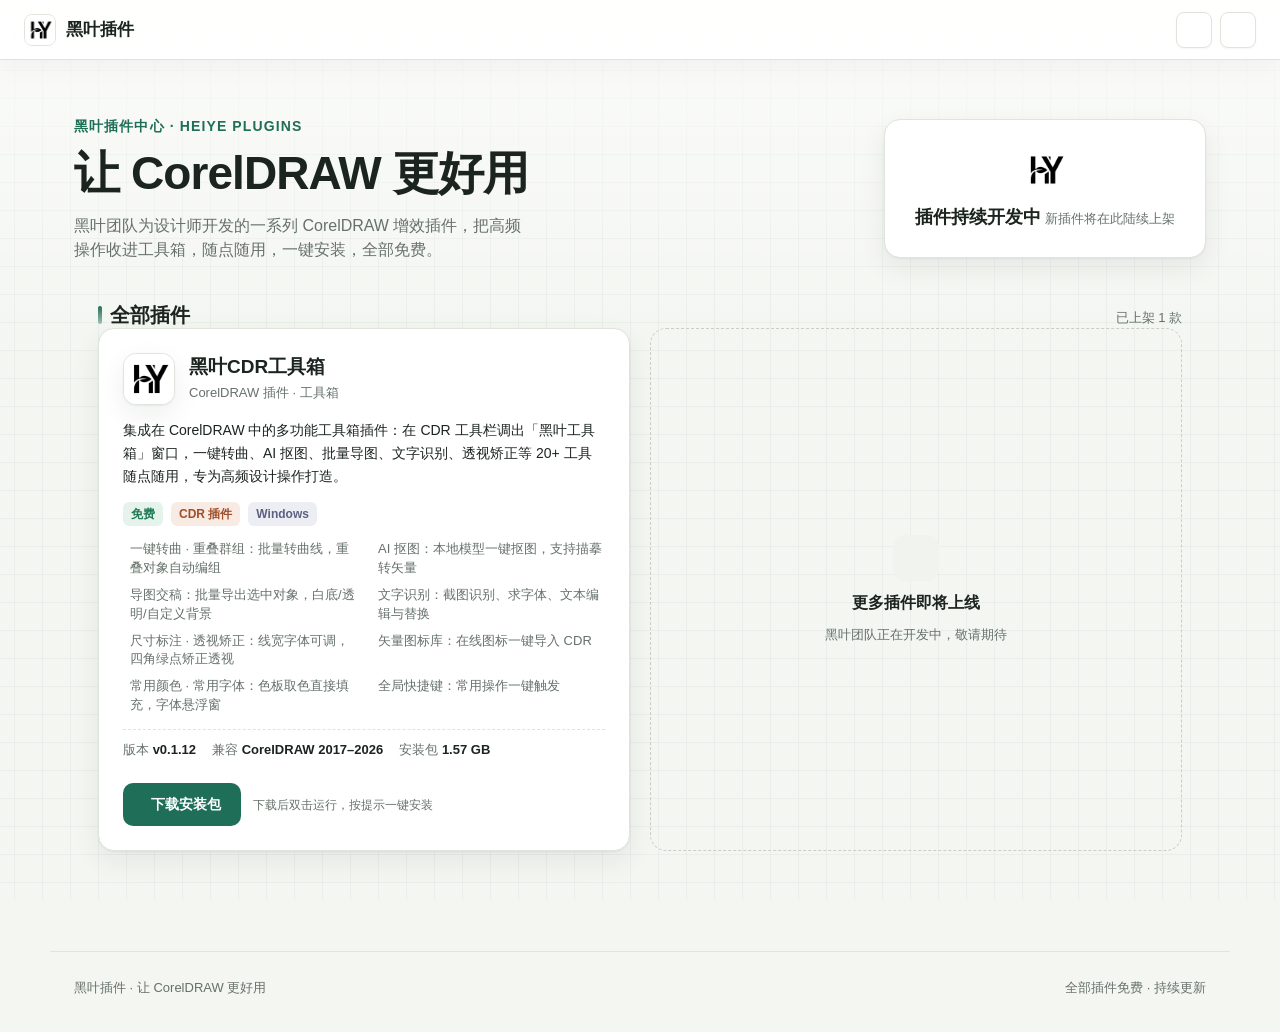
==== plugins.html @ d9d0df44 "更新 AI 工具数据至 232 款，新增黑叶插件中心页面与导航按钮" ====
<!doctype html>
<html lang="zh-CN">
<head>
  <meta charset="utf-8">
  <meta name="viewport" content="width=device-width, initial-scale=1">
  <title>黑叶插件 · 插件中心</title>
  <meta name="description" content="黑叶插件中心：黑叶CDR工具箱等 CorelDRAW 增效插件，一键安装，免费使用，持续更新。">
  <link rel="icon" type="image/png" href="heiye-logo.png">
  <link rel="stylesheet" href="styles.css">
  <style>
    .plugin-hero {
      display: grid;
      grid-template-columns: 1fr auto;
      gap: 32px;
      align-items: center;
      max-width: 1180px;
      margin: 0 auto;
      padding: 56px 24px 40px;
    }
    .plugin-hero-copy .eyebrow {
      color: var(--accent);
      font-weight: 600;
      letter-spacing: .08em;
      margin: 0 0 10px;
      font-size: 14px;
    }
    .plugin-hero-copy h1 {
      margin: 0 0 14px;
      font-size: clamp(30px, 4.5vw, 46px);
      line-height: 1.15;
      letter-spacing: -0.02em;
    }
    .plugin-hero-copy p.hero-sub {
      margin: 0;
      max-width: 52ch;
      color: var(--muted);
      font-size: 16px;
    }
    .plugin-hero-badge {
      display: flex;
      flex-direction: column;
      align-items: center;
      gap: 10px;
      padding: 26px 30px;
      border: 1px solid var(--border);
      border-radius: 16px;
      background: var(--surface);
      box-shadow: var(--shadow);
      text-align: center;
    }
    .plugin-hero-badge svg {
      width: 44px;
      height: 44px;
      color: var(--accent);
    }
    .plugin-hero-badge img {
      width: 48px;
      height: 48px;
      border-radius: 12px;
      object-fit: contain;
    }
    .plugin-hero-badge strong {
      font-size: 18px;
    }
    .plugin-hero-badge span {
      font-size: 13px;
      color: var(--muted);
    }
    .brand-mark {
      background: #fff;
      border: 1px solid var(--border);
      overflow: hidden;
      box-shadow: none;
    }
    .brand-mark img {
      width: 100%;
      height: 100%;
      object-fit: contain;
    }
    .plugin-grid {
      display: grid;
      grid-template-columns: repeat(2, minmax(0, 1fr));
      gap: 20px;
      max-width: 1180px;
      margin: 0 auto;
      padding: 0 24px 60px;
    }
    .plugin-card {
      display: flex;
      flex-direction: column;
      gap: 14px;
      padding: 24px;
      border: 1px solid var(--border);
      border-radius: 16px;
      background: var(--surface);
      box-shadow: var(--shadow);
      transition: box-shadow .2s ease, transform .2s ease;
    }
    .plugin-card:hover {
      box-shadow: var(--shadow-hover);
      transform: translateY(-2px);
    }
    .plugin-card-head {
      display: flex;
      align-items: center;
      gap: 14px;
    }
    .plugin-logo {
      display: flex;
      align-items: center;
      justify-content: center;
      width: 52px;
      height: 52px;
      border-radius: 13px;
      background: #fff;
      border: 1px solid var(--border);
      box-shadow: var(--shadow);
      flex: none;
      overflow: hidden;
    }
    .plugin-logo img {
      width: 100%;
      height: 100%;
      object-fit: contain;
    }
    .plugin-title-wrap h3 {
      margin: 0 0 4px;
      font-size: 19px;
      line-height: 1.3;
    }
    .plugin-title-wrap .plugin-category {
      font-size: 13px;
      color: var(--muted);
    }
    .plugin-desc {
      margin: 0;
      color: var(--text);
      font-size: 14px;
      line-height: 1.65;
    }
    .plugin-tags {
      display: flex;
      flex-wrap: wrap;
      gap: 8px;
    }
    .plugin-features {
      display: grid;
      grid-template-columns: repeat(2, minmax(0, 1fr));
      gap: 8px 14px;
      margin: 0;
      padding: 0;
      list-style: none;
    }
    .plugin-features li {
      display: flex;
      align-items: flex-start;
      gap: 7px;
      font-size: 13px;
      color: var(--muted);
      line-height: 1.45;
    }
    .plugin-features svg {
      width: 15px;
      height: 15px;
      color: var(--accent);
      flex: none;
      margin-top: 2px;
    }
    .plugin-meta {
      display: flex;
      flex-wrap: wrap;
      gap: 8px 16px;
      padding: 10px 0;
      border-top: 1px dashed var(--border);
      font-size: 13px;
      color: var(--muted);
    }
    .plugin-meta b {
      color: var(--text);
      font-weight: 600;
    }
    .plugin-actions {
      display: flex;
      align-items: center;
      gap: 12px;
      margin-top: auto;
    }
    .download-btn {
      display: inline-flex;
      align-items: center;
      gap: 8px;
      padding: 11px 20px;
      border-radius: 10px;
      background: var(--accent);
      color: #fff;
      font-size: 14px;
      font-weight: 600;
      text-decoration: none;
      transition: background .2s ease, transform .15s ease;
    }
    html[data-theme="dark"] .download-btn {
      color: #0d1512;
    }
    .download-btn:hover {
      background: var(--accent-text);
      transform: translateY(-1px);
    }
    .download-btn svg {
      width: 17px;
      height: 17px;
    }
    .download-note {
      font-size: 12px;
      color: var(--muted);
    }
    .plugin-card.placeholder {
      justify-content: center;
      align-items: center;
      min-height: 280px;
      border: 1.5px dashed var(--border-strong);
      background: transparent;
      box-shadow: none;
      text-align: center;
      gap: 10px;
    }
    .plugin-card.placeholder:hover {
      transform: none;
      box-shadow: none;
    }
    .placeholder-icon {
      display: flex;
      align-items: center;
      justify-content: center;
      width: 46px;
      height: 46px;
      border-radius: 12px;
      background: var(--surface-2);
      color: var(--muted);
    }
    .placeholder-icon svg {
      width: 22px;
      height: 22px;
    }
    .plugin-card.placeholder strong {
      font-size: 16px;
    }
    .plugin-card.placeholder span {
      font-size: 13px;
      color: var(--muted);
    }
    @media (max-width: 820px) {
      .plugin-hero {
        grid-template-columns: 1fr;
        padding: 40px 16px 28px;
      }
      .plugin-hero-badge {
        flex-direction: row;
        justify-content: center;
        gap: 12px;
        padding: 16px 20px;
      }
      .plugin-hero-badge svg {
        width: 30px;
        height: 30px;
      }
      .plugin-grid {
        grid-template-columns: 1fr;
        padding: 0 16px 48px;
      }
      .plugin-features {
        grid-template-columns: 1fr;
      }
    }
  </style>
</head>
<body>
  <header class="topbar">
    <a class="brand" href="plugins.html" aria-label="黑叶插件首页">
      <span class="brand-mark"><img src="heiye-logo.png" alt="黑叶插件"></span>
      <span class="brand-text">黑叶插件</span>
    </a>
    <div class="topbar-actions">
      <a class="icon-btn" href="index.html" aria-label="返回 AI 工具导航" title="返回 AI 工具导航">
        <i data-lucide="arrow-left"></i>
      </a>
      <button id="themeBtn" class="icon-btn" type="button" aria-label="切换深浅色模式" title="切换主题">
        <i data-lucide="moon"></i>
      </button>
    </div>
  </header>

  <main>
    <section class="plugin-hero" aria-label="黑叶插件中心介绍">
      <div class="plugin-hero-copy">
        <p class="eyebrow">黑叶插件中心 · HEIYE PLUGINS</p>
        <h1>让 CorelDRAW 更好用</h1>
        <p class="hero-sub">黑叶团队为设计师开发的一系列 CorelDRAW 增效插件，把高频操作收进工具箱，随点随用，一键安装，全部免费。</p>
      </div>
      <div class="plugin-hero-badge">
        <img src="heiye-logo.png" alt="黑叶插件">
        <div>
          <strong>插件持续开发中</strong>
          <span>新插件将在此陆续上架</span>
        </div>
      </div>
    </section>

    <section class="catalog-section" aria-label="全部插件">
      <div class="section-head" style="max-width:1180px;margin:0 auto;padding:0 24px;">
        <h2 id="catalogTitle">全部插件</h2>
        <span class="section-hint" id="resultCount">已上架 1 款</span>
      </div>
      <div class="plugin-grid">
        <!-- 黑叶CDR工具箱 -->
        <article class="plugin-card">
          <div class="plugin-card-head">
            <div class="plugin-logo"><img src="heiye-logo.png" alt="黑叶CDR工具箱"></div>
            <div class="plugin-title-wrap">
              <h3>黑叶CDR工具箱</h3>
              <div class="plugin-category">CorelDRAW 插件 · 工具箱</div>
            </div>
          </div>
          <p class="plugin-desc">集成在 CorelDRAW 中的多功能工具箱插件：在 CDR 工具栏调出「黑叶工具箱」窗口，一键转曲、AI 抠图、批量导图、文字识别、透视矫正等 20+ 工具随点随用，专为高频设计操作打造。</p>
          <div class="plugin-tags">
            <span class="tag free">免费</span>
            <span class="tag home">CDR 插件</span>
            <span class="tag global">Windows</span>
          </div>
          <ul class="plugin-features">
            <li><i data-lucide="check"></i>一键转曲 · 重叠群组：批量转曲线，重叠对象自动编组</li>
            <li><i data-lucide="check"></i>AI 抠图：本地模型一键抠图，支持描摹转矢量</li>
            <li><i data-lucide="check"></i>导图交稿：批量导出选中对象，白底/透明/自定义背景</li>
            <li><i data-lucide="check"></i>文字识别：截图识别、求字体、文本编辑与替换</li>
            <li><i data-lucide="check"></i>尺寸标注 · 透视矫正：线宽字体可调，四角绿点矫正透视</li>
            <li><i data-lucide="check"></i>矢量图标库：在线图标一键导入 CDR</li>
            <li><i data-lucide="check"></i>常用颜色 · 常用字体：色板取色直接填充，字体悬浮窗</li>
            <li><i data-lucide="check"></i>全局快捷键：常用操作一键触发</li>
          </ul>
          <div class="plugin-meta">
            <span>版本 <b>v0.1.12</b></span>
            <span>兼容 <b>CorelDRAW 2017–2026</b></span>
            <span>安装包 <b>1.57 GB</b></span>
          </div>
          <div class="plugin-actions">
            <a class="download-btn" href="downloads/黑叶插件一键安装.exe" download>
              <i data-lucide="download"></i>下载安装包
            </a>
            <span class="download-note">下载后双击运行，按提示一键安装</span>
          </div>
        </article>

        <!-- 预留位：更多插件 -->
        <article class="plugin-card placeholder" aria-label="更多插件即将上线">
          <div class="placeholder-icon"><i data-lucide="plus"></i></div>
          <strong>更多插件即将上线</strong>
          <span>黑叶团队正在开发中，敬请期待</span>
        </article>
      </div>
    </section>
  </main>

  <footer class="footer">
    <span>黑叶插件 · 让 CorelDRAW 更好用</span>
    <span class="footer-note">全部插件免费 · 持续更新</span>
  </footer>

  <script src="lucide.min.js"></script>
  <script>
    (function () {
      'use strict';
      var themeBtn = document.getElementById('themeBtn');

      function loadTheme() {
        var saved = null;
        try { saved = localStorage.getItem('ai-nav-theme'); } catch (e) { /* ignore */ }
        if (saved === 'light' || saved === 'dark') { return saved; }
        return window.matchMedia && window.matchMedia('(prefers-color-scheme: dark)').matches ? 'dark' : 'light';
      }

      var theme = loadTheme();

      function applyTheme() {
        document.documentElement.dataset.theme = theme;
        if (window.lucide) {
          themeBtn.innerHTML = theme === 'dark'
            ? '<i data-lucide="sun"></i>'
            : '<i data-lucide="moon"></i>';
          window.lucide.createIcons();
        }
      }

      themeBtn.addEventListener('click', function () {
        theme = theme === 'dark' ? 'light' : 'dark';
        try { localStorage.setItem('ai-nav-theme', theme); } catch (e) { /* ignore */ }
        applyTheme();
      });

      applyTheme();
      if (window.lucide) { window.lucide.createIcons(); }
    })();
  </script>
</body>
</html>
---- styles.css ----
:root {
  --bg: #f4f6f2;
  --surface: #ffffff;
  --surface-2: #f0f3ee;
  --text: #1c241f;
  --muted: #66716a;
  --border: #dfe4dc;
  --border-strong: #c8d0c6;
  --accent: #1f6f58;
  --accent-2: #2f7fa6;
  --accent-soft: #e2f0ea;
  --accent-text: #16604c;
  --shadow: 0 1px 2px rgba(20, 30, 25, 0.05), 0 10px 28px rgba(20, 30, 25, 0.07);
  --shadow-hover: 0 2px 4px rgba(20, 30, 25, 0.06), 0 16px 36px rgba(20, 30, 25, 0.1);
  --danger: #c43d4b;
  --success: #2c7a5b;
  --tag-free-bg: #e5f3ec;
  --tag-free-text: #237a58;
  --tag-open-bg: #e7f0f7;
  --tag-open-text: #2f6f9b;
  --tag-home-bg: #f7ebe4;
  --tag-home-text: #a04f2c;
  --tag-global-bg: #eceef4;
  --tag-global-text: #5c6180;
  --tag-paid-bg: #f1f0f3;
  --tag-paid-text: #6a6177;
}

html[data-theme="dark"] {
  --bg: #141916;
  --surface: #1c241f;
  --surface-2: #232c26;
  --text: #edf2ed;
  --muted: #a7b1aa;
  --border: #303a34;
  --border-strong: #46524a;
  --accent: #6cc4a4;
  --accent-2: #72a9d0;
  --accent-soft: #20382e;
  --accent-text: #8ed6b9;
  --shadow: 0 1px 2px rgba(0, 0, 0, 0.28), 0 10px 28px rgba(0, 0, 0, 0.3);
  --shadow-hover: 0 2px 4px rgba(0, 0, 0, 0.32), 0 16px 36px rgba(0, 0, 0, 0.4);
  --danger: #ef7c87;
  --success: #72c9a8;
  --tag-free-bg: #1d3229;
  --tag-free-text: #7fd3ae;
  --tag-open-bg: #20313d;
  --tag-open-text: #8bc2e5;
  --tag-home-bg: #382820;
  --tag-home-text: #e5a078;
  --tag-global-bg: #2a2c3a;
  --tag-global-text: #a8add0;
  --tag-paid-bg: #2b2830;
  --tag-paid-text: #c2b4cd;
}

* {
  box-sizing: border-box;
}

[hidden] {
  display: none !important;
}

::selection {
  background: var(--accent-soft);
  color: var(--accent-text);
}

html {
  scroll-behavior: smooth;
  scrollbar-color: var(--border-strong) transparent;
}

body::-webkit-scrollbar {
  width: 10px;
}

body::-webkit-scrollbar-track {
  background: transparent;
}

body::-webkit-scrollbar-thumb {
  border: 2px solid transparent;
  border-radius: 6px;
  background: var(--border-strong);
  background-clip: padding-box;
}

body {
  margin: 0;
  font-family: -apple-system, BlinkMacSystemFont, "Segoe UI", "PingFang SC", "Hiragino Sans GB", "Microsoft YaHei", sans-serif;
  background: var(--bg);
  background-image:
    linear-gradient(180deg, rgba(255, 255, 255, 0.65), transparent 340px),
    linear-gradient(90deg, color-mix(in srgb, var(--accent) 5%, transparent) 1px, transparent 1px),
    linear-gradient(color-mix(in srgb, var(--accent) 5%, transparent) 1px, transparent 1px);
  background-size: 100% 100%, 28px 28px, 28px 28px;
  background-position: top center, 14px 14px, 14px 14px;
  background-attachment: fixed;
  color: var(--text);
  line-height: 1.5;
  -webkit-font-smoothing: antialiased;
}

html[data-theme="dark"] body {
  background-image:
    linear-gradient(180deg, rgba(255, 255, 255, 0.025), transparent 340px),
    linear-gradient(90deg, color-mix(in srgb, var(--accent) 6%, transparent) 1px, transparent 1px),
    linear-gradient(color-mix(in srgb, var(--accent) 6%, transparent) 1px, transparent 1px);
}

button,
input,
select {
  font: inherit;
  color: inherit;
}

button {
  cursor: pointer;
}

a {
  color: inherit;
  text-decoration: none;
}

button:focus-visible,
input:focus-visible,
select:focus-visible,
a:focus-visible {
  outline: 2px solid var(--accent);
  outline-offset: 2px;
}

.topbar {
  position: sticky;
  top: 0;
  z-index: 60;
  display: flex;
  align-items: center;
  justify-content: space-between;
  height: 60px;
  padding: 0 24px;
  background: color-mix(in srgb, var(--surface) 82%, transparent);
  -webkit-backdrop-filter: blur(16px) saturate(150%);
  backdrop-filter: blur(16px) saturate(150%);
  border-bottom: 1px solid var(--border);
  box-shadow: 0 8px 24px rgba(20, 30, 25, 0.04);
}

.brand {
  display: inline-flex;
  align-items: center;
  gap: 10px;
  font-weight: 700;
  font-size: 17px;
}

.brand-mark {
  display: grid;
  place-items: center;
  width: 32px;
  height: 32px;
  border-radius: 8px;
  background: linear-gradient(135deg, var(--accent), var(--accent-2));
  color: #fff;
  box-shadow: 0 4px 12px color-mix(in srgb, var(--accent) 30%, transparent);
}

.brand-mark svg {
  width: 18px;
  height: 18px;
}

.topbar-actions {
  display: flex;
  align-items: center;
  gap: 8px;
}

.nav-btn {
  display: inline-flex;
  align-items: center;
  gap: 6px;
  height: 36px;
  padding: 0 14px;
  border: 1px solid transparent;
  border-radius: 8px;
  background: var(--accent-soft);
  color: var(--accent-text);
  font-size: 14px;
  font-weight: 600;
  text-decoration: none;
  transition: background 0.15s ease, color 0.15s ease, border-color 0.15s ease, transform 0.15s ease, box-shadow 0.15s ease;
}

.nav-btn:hover {
  background: var(--accent);
  color: var(--surface);
  border-color: var(--accent);
  box-shadow: 0 4px 12px color-mix(in srgb, var(--accent) 28%, transparent);
  transform: translateY(-1px);
}

.nav-btn:active {
  transform: translateY(1px);
}

.nav-btn svg {
  width: 16px;
  height: 16px;
}

@media (max-width: 560px) {
  .nav-btn span {
    display: none;
  }
  .nav-btn {
    padding: 0 10px;
  }
}

.icon-btn {
  position: relative;
  display: inline-grid;
  place-items: center;
  width: 36px;
  height: 36px;
  border: 1px solid var(--border);
  border-radius: 8px;
  background: var(--surface);
  box-shadow: 0 1px 2px rgba(20, 30, 25, 0.04);
  transition: border-color 0.15s ease, background 0.15s ease, transform 0.15s ease, box-shadow 0.15s ease, color 0.15s ease;
}

.icon-btn:hover {
  border-color: var(--border-strong);
  background: var(--surface);
  color: var(--accent-text);
  box-shadow: 0 4px 12px rgba(20, 30, 25, 0.08);
  transform: translateY(-1px);
}

.icon-btn:active {
  transform: translateY(1px);
}

.icon-btn svg {
  width: 18px;
  height: 18px;
}

.count-badge {
  position: absolute;
  top: -5px;
  right: -5px;
  min-width: 17px;
  height: 17px;
  padding: 0 4px;
  border-radius: 9px;
  background: var(--danger);
  color: #fff;
  font-size: 11px;
  line-height: 17px;
  text-align: center;
}

main {
  min-height: calc(100vh - 140px);
}

.hero {
  position: relative;
  max-width: 1180px;
  margin: 0 auto;
  padding: 56px 24px 30px;
  display: grid;
  grid-template-columns: 1.25fr 1fr;
  gap: 28px;
  align-items: end;
}

.eyebrow {
  margin: 0 0 8px;
  color: var(--accent-text);
  font-size: 13px;
  font-weight: 600;
}

h1 {
  margin: 0;
  font-size: 38px;
  line-height: 1.15;
  letter-spacing: 0;
}

.hero-sub {
  margin: 12px 0 0;
  max-width: 46ch;
  color: var(--muted);
  font-size: 15px;
}

.hero-search {
  display: flex;
  flex-direction: column;
  gap: 12px;
}

.search-box {
  position: relative;
  display: flex;
  align-items: center;
  height: 56px;
  background: var(--surface);
  border: 1px solid color-mix(in srgb, var(--border-strong) 80%, var(--accent));
  border-radius: 12px;
  padding: 0 12px 0 8px;
  box-shadow: var(--shadow);
  transition: border-color 0.18s ease, box-shadow 0.18s ease, transform 0.18s ease;
}

.search-box:focus-within {
  border-color: var(--accent);
  box-shadow: 0 0 0 4px color-mix(in srgb, var(--accent) 14%, transparent), 0 10px 28px rgba(20, 30, 25, 0.08);
  transform: translateY(-1px);
}

.search-icon {
  flex: none;
  width: 38px;
  height: 38px;
  padding: 9px;
  border-radius: 9px;
  background: var(--accent-soft);
  color: var(--accent-text);
  box-sizing: border-box;
}

.search-box input {
  flex: 1;
  min-width: 0;
  height: 100%;
  border: 0;
  outline: 0;
  background: transparent;
  padding: 0 10px;
  font-size: 15px;
  font-weight: 500;
}

.search-box input::placeholder {
  color: var(--muted);
}

input[type="search"]::-webkit-search-cancel-button,
input[type="search"]::-webkit-search-decoration,
input[type="search"]::-webkit-search-results-button,
input[type="search"]::-webkit-search-results-decoration {
  -webkit-appearance: none;
  appearance: none;
  display: none;
}

input[type="search"]::-ms-clear,
input[type="search"]::-ms-reveal {
  display: none;
  width: 0;
  height: 0;
}

.clear-btn {
  display: inline-grid;
  place-items: center;
  width: 30px;
  height: 30px;
  border: 0;
  border-radius: 8px;
  background: transparent;
  color: var(--muted);
}

.clear-btn:hover {
  background: var(--surface-2);
  color: var(--text);
}

.clear-btn svg {
  width: 16px;
  height: 16px;
}

.quick-searches {
  display: flex;
  align-items: center;
  flex-wrap: wrap;
  gap: 8px;
  padding: 0 4px;
}

.quick-label {
  color: var(--muted);
  font-size: 12px;
}

.quick-searches button {
  height: 28px;
  padding: 0 11px;
  border: 1px solid var(--border);
  border-radius: 7px;
  background: color-mix(in srgb, var(--surface) 78%, transparent);
  color: var(--muted);
  font-size: 12px;
  transition: border-color 0.15s ease, color 0.15s ease, background 0.15s ease, transform 0.15s ease;
}

.quick-searches button:hover {
  border-color: color-mix(in srgb, var(--accent) 45%, var(--border));
  background: var(--accent-soft);
  color: var(--accent-text);
  transform: translateY(-1px);
}

.stats-band {
  border-top: 1px solid var(--border);
  border-bottom: 1px solid var(--border);
  background: color-mix(in srgb, var(--surface) 72%, transparent);
  -webkit-backdrop-filter: blur(12px);
  backdrop-filter: blur(12px);
}

.stats-inner {
  display: grid;
  grid-template-columns: repeat(4, 1fr);
  max-width: 1180px;
  margin: 0 auto;
  padding: 18px 24px;
}

.stat-item {
  display: flex;
  align-items: baseline;
  justify-content: center;
  gap: 8px;
  padding: 0 16px;
  border-left: 1px solid var(--border);
}

.stat-item:first-child {
  border-left: 0;
}

.stat-item strong {
  font-size: 24px;
  line-height: 1;
  color: var(--accent-text);
  font-variant-numeric: tabular-nums;
}

.stat-item span {
  color: var(--muted);
  font-size: 13px;
}

.controls,
.hot-section,
.catalog-section {
  max-width: 1180px;
  margin: 0 auto;
  padding-left: 24px;
  padding-right: 24px;
}

.controls {
  padding-top: 22px;
  padding-bottom: 18px;
}

.chip-row {
  display: flex;
  flex-wrap: wrap;
  gap: 8px;
}

.chip {
  display: inline-flex;
  align-items: center;
  gap: 7px;
  height: 34px;
  padding: 0 13px;
  border: 1px solid var(--border);
  border-radius: 8px;
  background: var(--surface);
  color: var(--muted);
  font-size: 13px;
  box-shadow: 0 1px 2px rgba(20, 30, 25, 0.04);
  transition: border-color 0.15s ease, color 0.15s ease, background 0.15s ease, box-shadow 0.15s ease, transform 0.15s ease;
}

.chip:hover {
  border-color: color-mix(in srgb, var(--chip-color, var(--accent)) 48%, var(--border));
  color: var(--text);
  transform: translateY(-1px);
}

.chip.active {
  border-color: var(--chip-color, var(--accent));
  background: var(--chip-color, var(--accent));
  color: #fff;
  box-shadow: 0 6px 16px color-mix(in srgb, var(--chip-color, var(--accent)) 28%, transparent);
}

.chip-dot {
  width: 8px;
  height: 8px;
  border-radius: 50%;
  flex: none;
}

.chip.active .chip-dot {
  background: rgba(255, 255, 255, 0.85);
}

.chip-count {
  margin-left: 2px;
  color: inherit;
  font-size: 12px;
  opacity: 0.72;
}

.utility-row {
  display: flex;
  align-items: center;
  justify-content: space-between;
  gap: 14px;
  margin-top: 14px;
  flex-wrap: wrap;
}

.filter-group {
  display: flex;
  flex-wrap: wrap;
  gap: 8px;
}

.filter-pill {
  display: inline-flex;
  align-items: center;
  gap: 7px;
  height: 34px;
  padding: 0 13px;
  border: 1px solid var(--border);
  border-radius: 8px;
  background: var(--surface);
  color: var(--muted);
  font-size: 13px;
  transition: border-color 0.15s ease, color 0.15s ease, background 0.15s ease, box-shadow 0.15s ease, transform 0.15s ease;
}

.filter-pill::before {
  content: "";
  width: 6px;
  height: 6px;
  border-radius: 50%;
  background: currentColor;
  opacity: 0.35;
  transition: opacity 0.15s ease, background 0.15s ease;
}

.filter-pill:hover {
  border-color: var(--border-strong);
  color: var(--text);
  transform: translateY(-1px);
}

.filter-pill.active {
  border-color: var(--accent);
  background: var(--accent-soft);
  color: var(--accent-text);
  font-weight: 600;
  box-shadow: 0 4px 12px color-mix(in srgb, var(--accent) 14%, transparent);
}

.filter-pill.active::before {
  background: var(--accent);
  opacity: 1;
}

.sort-group {
  display: inline-flex;
  align-items: center;
  gap: 10px;
}

.sort-label {
  color: var(--muted);
  font-size: 13px;
}

.select-wrap {
  position: relative;
  display: inline-flex;
  align-items: center;
}

.sort-group select {
  appearance: none;
  height: 34px;
  padding: 0 32px 0 12px;
  border: 1px solid var(--border);
  border-radius: 8px;
  background: var(--surface);
  color: var(--text);
  font-size: 13px;
  cursor: pointer;
  transition: border-color 0.15s ease, box-shadow 0.15s ease;
}

.sort-group select:hover {
  border-color: var(--border-strong);
}

.select-wrap svg {
  position: absolute;
  right: 9px;
  width: 16px;
  height: 16px;
  color: var(--muted);
  pointer-events: none;
}

.section-head {
  display: flex;
  align-items: baseline;
  justify-content: space-between;
  gap: 16px;
  margin-bottom: 14px;
}

.section-head h2 {
  position: relative;
  margin: 0;
  font-size: 20px;
  line-height: 1.3;
  padding-left: 12px;
}

.section-head h2::before {
  content: "";
  position: absolute;
  left: 0;
  top: 50%;
  width: 4px;
  height: 18px;
  border-radius: 2px;
  background: linear-gradient(180deg, var(--accent), color-mix(in srgb, var(--accent) 36%, var(--accent-soft)));
  transform: translateY(-50%);
}

.section-hint {
  color: var(--muted);
  font-size: 13px;
}

.section-head-right {
  display: flex;
  align-items: center;
  gap: 12px;
}

.carousel-controls {
  display: flex;
  gap: 6px;
}

.carousel-btn {
  display: inline-grid;
  place-items: center;
  width: 34px;
  height: 34px;
  border: 1px solid var(--border);
  border-radius: 8px;
  background: var(--surface);
  color: var(--muted);
  box-shadow: 0 1px 2px rgba(20, 30, 25, 0.04);
  transition: border-color 0.15s ease, color 0.15s ease, background 0.15s ease, transform 0.15s ease, opacity 0.15s ease;
}

.carousel-btn:hover {
  border-color: var(--border-strong);
  color: var(--accent-text);
  background: var(--surface-2);
  transform: translateY(-1px);
}

.carousel-btn:disabled {
  opacity: 0.38;
  cursor: default;
  transform: none;
}

.carousel-btn svg {
  width: 17px;
  height: 17px;
}

.hot-track {
  display: grid;
  grid-auto-flow: column;
  grid-auto-columns: 250px;
  gap: 10px;
  overflow-x: auto;
  padding: 2px 2px 10px;
  scroll-snap-type: x mandatory;
  scrollbar-width: none;
  -ms-overflow-style: none;
}

.hot-track::-webkit-scrollbar {
  display: none;
}

.hot-card {
  scroll-snap-align: start;
  --hot-color: var(--accent);
  display: flex;
  align-items: center;
  gap: 10px;
  padding: 12px;
  border: 1px solid color-mix(in srgb, var(--hot-color) 26%, var(--border));
  border-radius: 8px;
  background:
    linear-gradient(135deg, color-mix(in srgb, var(--hot-color) 10%, var(--surface)), var(--surface) 62%);
  box-shadow: 0 1px 2px rgba(20, 30, 25, 0.04);
  transition: border-color 0.15s ease, box-shadow 0.15s ease, transform 0.15s ease;
}

.hot-card:hover {
  border-color: color-mix(in srgb, var(--hot-color) 55%, var(--border));
  box-shadow: 0 12px 26px color-mix(in srgb, var(--hot-color) 18%, transparent), var(--shadow-hover);
  transform: translateY(-2px);
}

.hot-avatar {
  position: relative;
  flex: none;
  width: 38px;
  height: 38px;
  border-radius: 8px;
  display: grid;
  place-items: center;
  overflow: hidden;
  color: #fff;
  font-size: 17px;
  font-weight: 700;
  box-shadow: 0 4px 10px color-mix(in srgb, var(--hot-color) 30%, transparent);
}

.hot-info {
  min-width: 0;
  flex: 1;
}

.hot-info strong {
  display: block;
  overflow: hidden;
  text-overflow: ellipsis;
  white-space: nowrap;
  font-size: 14px;
}

.hot-info span {
  display: block;
  color: var(--muted);
  font-size: 12px;
}

.hot-card .arrow {
  flex: none;
  width: 16px;
  height: 16px;
  color: var(--muted);
}

.hot-section {
  padding-top: 6px;
  padding-bottom: 28px;
}

.catalog-section {
  padding-bottom: 40px;
}

.tool-grid {
  display: grid;
  grid-template-columns: repeat(auto-fill, minmax(270px, 1fr));
  gap: 14px;
}

.tool-card {
  --card-color: var(--accent);
  display: flex;
  flex-direction: column;
  cursor: pointer;
  min-height: 238px;
  padding: 16px;
  border: 1px solid var(--border);
  border-top: 3px solid color-mix(in srgb, var(--card-color) 68%, var(--border));
  border-radius: 8px;
  background:
    linear-gradient(180deg, color-mix(in srgb, var(--card-color) 5%, var(--surface)), var(--surface) 130px);
  box-shadow: 0 1px 2px rgba(20, 30, 25, 0.04);
  animation: cardIn 0.24s ease both;
  animation-delay: calc(var(--card-index, 0) * 14ms);
  transition: border-color 0.18s ease, box-shadow 0.18s ease, transform 0.18s ease;
}

.tool-card:hover {
  border-color: color-mix(in srgb, var(--card-color) 32%, var(--border));
  border-top-color: var(--card-color);
  box-shadow: 0 2px 6px rgba(20, 30, 25, 0.06), 0 18px 38px color-mix(in srgb, var(--card-color) 15%, transparent);
  transform: translateY(-2px);
}

.card-top {
  display: flex;
  align-items: flex-start;
  gap: 12px;
}

.card-top .hot-flag {
  flex: none;
  margin-left: auto;
}

.avatar {
  --avatar-color: var(--accent);
  position: relative;
  flex: none;
  width: 46px;
  height: 46px;
  border-radius: 8px;
  display: grid;
  place-items: center;
  overflow: hidden;
  color: #fff;
  font-size: 20px;
  font-weight: 700;
  box-shadow: 0 5px 12px color-mix(in srgb, var(--avatar-color) 28%, transparent), inset 0 0 0 1px rgba(255, 255, 255, 0.16);
}

.avatar-fallback {
  position: absolute;
  inset: 0;
  display: grid;
  place-items: center;
  color: #fff;
  font-weight: 700;
}

.avatar-img {
  position: relative;
  z-index: 1;
  width: 100%;
  height: 100%;
  padding: 6px;
  border-radius: inherit;
  background: #fff;
  box-sizing: border-box;
  object-fit: contain;
}

.avatar-logo {
  background: #fff;
}

.card-title-wrap {
  min-width: 0;
  flex: 1;
}

.card-title {
  display: flex;
  align-items: flex-start;
  gap: 6px;
  min-width: 0;
  margin: 0;
  font-size: 16px;
  line-height: 1.3;
}

.card-title-name {
  min-width: 0;
  overflow-wrap: anywhere;
  word-break: break-word;
  white-space: normal;
}

.hot-flag {
  flex: none;
  padding: 2px 6px;
  border-radius: 5px;
  background: linear-gradient(135deg, var(--danger), color-mix(in srgb, var(--danger) 62%, var(--accent-2)));
  color: #fff;
  font-size: 11px;
  font-weight: 600;
  line-height: 1.4;
  box-shadow: 0 2px 6px color-mix(in srgb, var(--danger) 30%, transparent);
}

.card-category {
  margin-top: 3px;
  color: var(--muted);
  font-size: 12px;
}

.card-actions {
  display: flex;
  gap: 6px;
  flex: none;
}

.card-actions-bottom {
  align-items: center;
  margin-left: auto;
}

.card-actions .icon-btn {
  width: 32px;
  height: 32px;
}

.card-actions .icon-btn svg {
  width: 16px;
  height: 16px;
}

.icon-btn.is-active {
  border-color: color-mix(in srgb, var(--danger) 45%, var(--border));
  background: color-mix(in srgb, var(--danger) 12%, var(--surface));
  color: var(--danger);
}

.icon-btn.is-active svg {
  fill: currentColor;
}

.card-desc {
  margin: 14px 0 0;
  min-height: 44px;
  color: var(--muted);
  font-size: 14px;
  line-height: 1.6;
  display: -webkit-box;
  -webkit-line-clamp: 2;
  -webkit-box-orient: vertical;
  overflow: hidden;
}

.card-tags {
  display: flex;
  flex-wrap: wrap;
  gap: 6px;
  margin-top: 12px;
}

.tag {
  display: inline-flex;
  align-items: center;
  height: 24px;
  padding: 0 8px;
  border-radius: 6px;
  background: var(--surface-2);
  color: var(--muted);
  font-size: 12px;
  white-space: nowrap;
}

.tag.accent {
  background: var(--accent-soft);
  color: var(--accent-text);
  font-weight: 600;
}

.tag.free {
  background: var(--tag-free-bg);
  color: var(--tag-free-text);
  font-weight: 600;
}

.tag.open {
  background: var(--tag-open-bg);
  color: var(--tag-open-text);
  font-weight: 600;
}

.tag.home {
  background: var(--tag-home-bg);
  color: var(--tag-home-text);
  font-weight: 600;
}

.tag.global {
  background: var(--tag-global-bg);
  color: var(--tag-global-text);
  font-weight: 600;
}

.tag.paid {
  background: var(--tag-paid-bg);
  color: var(--tag-paid-text);
  font-weight: 600;
}

.card-footer {
  display: flex;
  align-items: center;
  gap: 12px;
  margin-top: auto;
  padding-top: 14px;
  border-top: 1px solid color-mix(in srgb, var(--card-color) 16%, var(--border));
}

.card-meta {
  display: flex;
  align-items: center;
  gap: 12px;
  color: var(--muted);
  font-size: 12px;
}

.meta-item {
  display: inline-flex;
  align-items: center;
  gap: 4px;
}

.meta-item svg {
  width: 14px;
  height: 14px;
  color: color-mix(in srgb, var(--card-color) 72%, var(--muted));
}

.card-footer .icon-btn {
  width: 32px;
  height: 32px;
}

.card-footer .icon-btn svg {
  width: 16px;
  height: 16px;
}

.empty-state {
  padding: 56px 20px;
  text-align: center;
  border: 1px dashed var(--border-strong);
  border-radius: 8px;
  background: var(--surface);
}

.empty-icon {
  display: inline-grid;
  place-items: center;
  width: 48px;
  height: 48px;
  border-radius: 8px;
  background: var(--surface-2);
  color: var(--muted);
}

.empty-icon svg {
  width: 24px;
  height: 24px;
}

.empty-state h3 {
  margin: 16px 0 4px;
  font-size: 17px;
}

.empty-state p {
  margin: 0 0 16px;
  color: var(--muted);
  font-size: 14px;
}

.text-btn {
  height: 36px;
  padding: 0 14px;
  border: 1px solid var(--border-strong);
  border-radius: 8px;
  background: var(--surface);
  color: var(--text);
  font-size: 13px;
}

.text-btn:hover {
  border-color: var(--accent);
  color: var(--accent-text);
}

.footer {
  display: flex;
  align-items: center;
  justify-content: space-between;
  gap: 12px;
  max-width: 1180px;
  margin: 0 auto;
  padding: 26px 24px 34px;
  border-top: 1px solid var(--border);
  color: var(--muted);
  font-size: 13px;
  flex-wrap: wrap;
}

.footer-note {
  color: var(--muted);
}

.modal-backdrop {
  position: fixed;
  inset: 0;
  z-index: 100;
  display: grid;
  place-items: center;
  padding: 24px;
  background: rgba(10, 16, 12, 0.55);
  animation: fadeIn 0.16s ease;
}

.modal-backdrop[hidden] {
  display: none;
}

.modal {
  --modal-color: var(--accent);
  position: relative;
  width: min(720px, 100%);
  max-height: 86vh;
  overflow-y: auto;
  padding: 30px 30px 26px;
  border: 1px solid var(--border);
  border-radius: 14px;
  background:
    linear-gradient(180deg, color-mix(in srgb, var(--modal-color) 6%, var(--surface)), var(--surface) 170px);
  box-shadow: 0 24px 64px rgba(10, 16, 12, 0.22);
  animation: slideUp 0.22s ease;
}

.modal::before {
  content: "";
  position: absolute;
  top: 0;
  left: 0;
  right: 0;
  height: 4px;
  border-radius: 14px 14px 0 0;
  background: linear-gradient(90deg, var(--modal-color), color-mix(in srgb, var(--modal-color) 30%, transparent));
}

.modal-close {
  position: absolute;
  top: 14px;
  right: 14px;
}

.modal-body {
  padding-right: 8px;
}

.modal-head {
  display: flex;
  align-items: flex-start;
  gap: 14px;
  padding-right: 40px;
}

.modal-head .avatar {
  width: 56px;
  height: 56px;
  font-size: 24px;
}

.modal-head h2 {
  margin: 0;
  font-size: 24px;
  line-height: 1.25;
}

.modal-head .sub {
  margin-top: 4px;
  color: var(--muted);
  font-size: 13px;
}

.modal-desc {
  margin: 20px 0 0;
  color: var(--text);
  font-size: 15px;
  line-height: 1.7;
}

.modal-section {
  margin-top: 22px;
}

.modal-section h3 {
  margin: 0 0 10px;
  font-size: 15px;
}

.feature-list {
  display: grid;
  grid-template-columns: repeat(auto-fill, minmax(150px, 1fr));
  gap: 8px;
  margin: 0;
  padding: 0;
  list-style: none;
}

.feature-list li {
  display: flex;
  align-items: center;
  gap: 7px;
  min-height: 34px;
  padding: 0 10px;
  border: 1px solid var(--border);
  border-radius: 8px;
  background: color-mix(in srgb, var(--surface) 86%, var(--surface-2));
  color: var(--text);
  font-size: 13px;
}

.feature-list li svg {
  width: 15px;
  height: 15px;
  padding: 2px;
  border-radius: 50%;
  background: var(--accent-soft);
  color: var(--accent-text);
  box-sizing: border-box;
  flex: none;
}

.modal-meta {
  display: grid;
  grid-template-columns: repeat(3, 1fr);
  gap: 10px;
}

.meta-box {
  padding: 12px;
  border: 1px solid var(--border);
  border-radius: 8px;
  background: color-mix(in srgb, var(--surface) 86%, var(--surface-2));
}

.meta-box span {
  display: block;
  color: var(--muted);
  font-size: 12px;
}

.meta-box strong {
  display: block;
  margin-top: 2px;
  font-size: 15px;
}

.modal-tags {
  display: flex;
  flex-wrap: wrap;
  gap: 6px;
}

.modal-actions {
  display: flex;
  align-items: center;
  gap: 10px;
  margin-top: 24px;
  padding-top: 20px;
  border-top: 1px solid var(--border);
  flex-wrap: wrap;
}

.primary-btn {
  display: inline-flex;
  align-items: center;
  justify-content: center;
  gap: 8px;
  height: 40px;
  padding: 0 18px;
  border: 1px solid var(--accent);
  border-radius: 8px;
  background: var(--accent);
  color: #fff;
  font-size: 14px;
  font-weight: 600;
  box-shadow: 0 6px 16px color-mix(in srgb, var(--accent) 26%, transparent);
  transition: filter 0.15s ease, transform 0.15s ease, box-shadow 0.15s ease;
}

.primary-btn:hover {
  filter: brightness(1.07);
  box-shadow: 0 8px 20px color-mix(in srgb, var(--accent) 34%, transparent);
  transform: translateY(-1px);
}

.primary-btn:active {
  transform: translateY(1px);
}

.primary-btn svg {
  width: 17px;
  height: 17px;
}

.related-head {
  margin: 26px 0 10px;
  font-size: 15px;
}

.related-grid {
  display: grid;
  grid-template-columns: repeat(auto-fill, minmax(180px, 1fr));
  gap: 10px;
}

.related-item {
  display: flex;
  align-items: center;
  gap: 10px;
  padding: 10px;
  border: 1px solid var(--border);
  border-radius: 8px;
  background: color-mix(in srgb, var(--surface) 88%, var(--surface-2));
  transition: border-color 0.15s ease, transform 0.15s ease, box-shadow 0.15s ease;
}

.related-item:hover {
  border-color: color-mix(in srgb, var(--accent) 40%, var(--border));
  box-shadow: 0 6px 16px rgba(20, 30, 25, 0.08);
  transform: translateY(-1px);
}

.related-item .hot-avatar {
  width: 34px;
  height: 34px;
  font-size: 15px;
}

.related-item span {
  min-width: 0;
  overflow: hidden;
  text-overflow: ellipsis;
  white-space: nowrap;
  font-size: 13px;
  font-weight: 600;
}

.toast {
  position: fixed;
  left: 50%;
  bottom: 28px;
  z-index: 120;
  max-width: min(360px, calc(100vw - 32px));
  padding: 11px 16px;
  border: 1px solid var(--border);
  border-radius: 8px;
  background: var(--surface);
  box-shadow: var(--shadow-hover);
  color: var(--text);
  font-size: 14px;
  opacity: 0;
  transform: translate(-50%, 12px);
  pointer-events: none;
  transition: opacity 0.2s ease, transform 0.2s ease;
}

.toast.show {
  opacity: 1;
  transform: translate(-50%, 0);
}

.back-to-top {
  position: fixed;
  right: 24px;
  bottom: 28px;
  z-index: 80;
  display: grid;
  place-items: center;
  width: 44px;
  height: 44px;
  border: 1px solid var(--border);
  border-radius: 10px;
  background: var(--surface);
  color: var(--accent-text);
  box-shadow: var(--shadow-hover);
  transition: transform 0.15s ease, box-shadow 0.15s ease, border-color 0.15s ease;
}

.back-to-top[hidden] {
  display: none;
}

.back-to-top:hover {
  border-color: var(--accent);
  box-shadow: 0 12px 28px color-mix(in srgb, var(--accent) 22%, transparent);
  transform: translateY(-2px);
}

.back-to-top svg {
  width: 20px;
  height: 20px;
}

@keyframes fadeIn {
  from {
    opacity: 0;
  }
  to {
    opacity: 1;
  }
}

@keyframes slideUp {
  from {
    opacity: 0;
    transform: translateY(12px);
  }
  to {
    opacity: 1;
    transform: translateY(0);
  }
}

@keyframes cardIn {
  from {
    opacity: 0;
    transform: translateY(6px);
  }
  to {
    opacity: 1;
    transform: translateY(0);
  }
}

@media (max-width: 820px) {
  .hero {
    grid-template-columns: 1fr;
    gap: 20px;
    padding-top: 34px;
  }

  .stats-inner {
    grid-template-columns: repeat(2, 1fr);
    gap: 14px 0;
  }

  .stat-item:nth-child(3) {
    border-left: 0;
  }

  h1 {
    font-size: 31px;
  }

  .modal-meta {
    grid-template-columns: 1fr 1fr;
  }
}

@media (max-width: 560px) {
  .topbar {
    padding: 0 16px;
  }

  .hero,
  .controls,
  .hot-section,
  .catalog-section,
  .footer {
    padding-left: 16px;
    padding-right: 16px;
  }

  .tool-grid {
    grid-template-columns: 1fr;
  }

  .hot-track {
    grid-auto-columns: 220px;
  }

  .section-head {
    align-items: flex-start;
    flex-direction: column;
    gap: 2px;
  }

  .modal {
    padding: 22px 18px;
  }

  .modal-meta {
    grid-template-columns: 1fr;
  }

  .feature-list {
    grid-template-columns: 1fr;
  }
}

@media (max-width: 400px) {
  .search-box input {
    font-size: 14px;
  }

  .quick-searches {
    gap: 6px;
  }
}

@media (prefers-reduced-motion: reduce) {
  *,
  *::before,
  *::after {
    animation-duration: 0.01ms !important;
    animation-delay: 0ms !important;
    transition-duration: 0.01ms !important;
  }

  html {
    scroll-behavior: auto;
  }
}
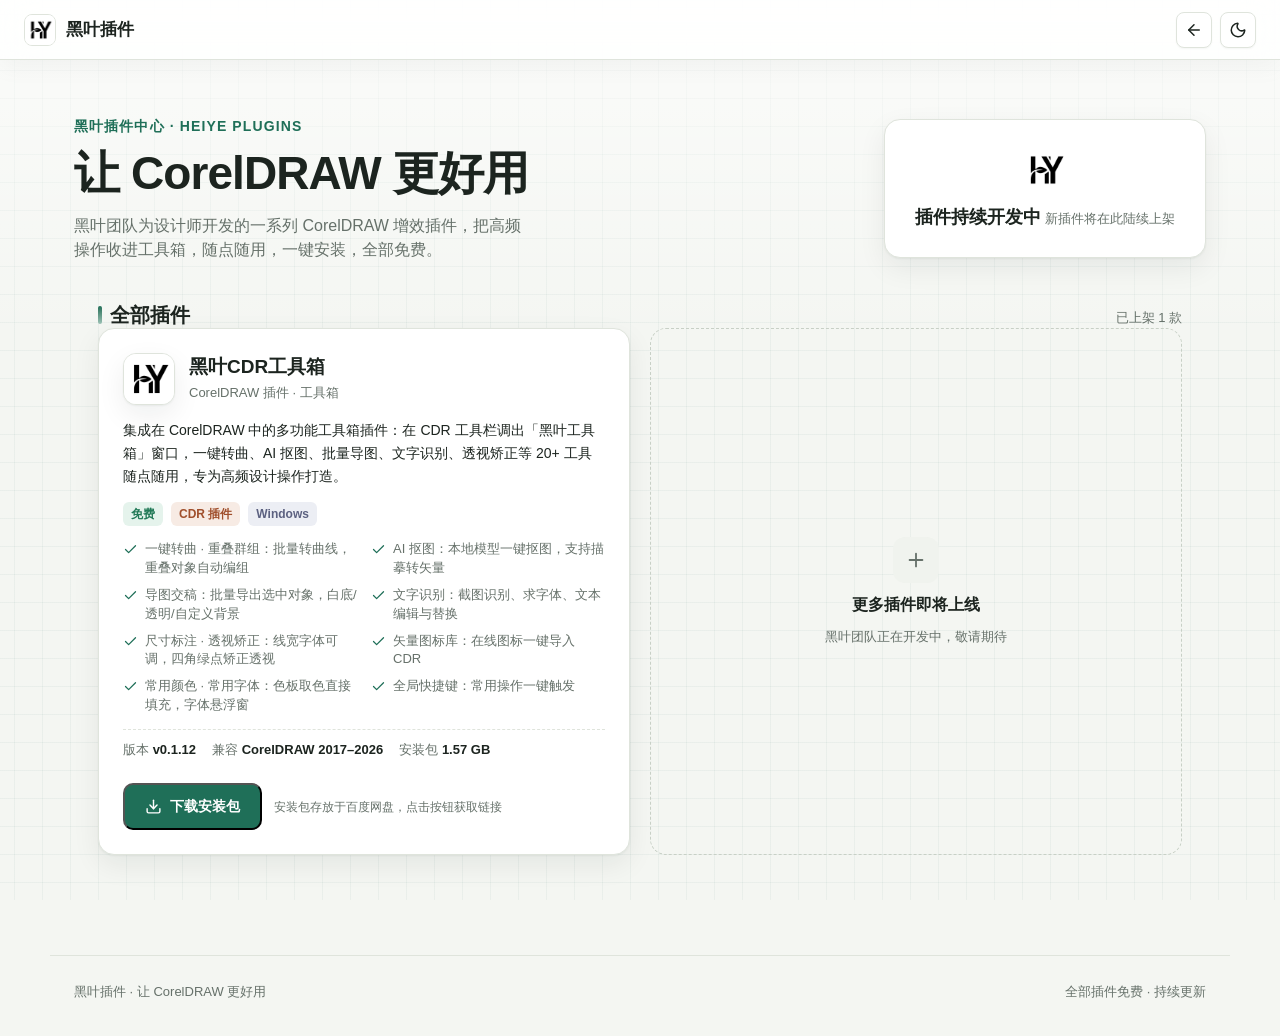
==== commit 3ab4f660: "Add files via upload" ====
--- a/plugins.html
+++ b/plugins.html
@@ -270,6 +270,119 @@
       .plugin-features {
         grid-template-columns: 1fr;
       }
+    }
+    .download-card {
+      display: flex;
+      flex-direction: column;
+      gap: 16px;
+      padding: 6px 0 2px;
+    }
+    .download-card-head {
+      display: flex;
+      align-items: center;
+      gap: 12px;
+    }
+    .download-card-head .card-icon {
+      display: flex;
+      align-items: center;
+      justify-content: center;
+      width: 44px;
+      height: 44px;
+      border-radius: 11px;
+      background: var(--accent-soft);
+      color: var(--accent-text);
+      flex: none;
+    }
+    .download-card-head .card-icon svg {
+      width: 22px;
+      height: 22px;
+    }
+    .download-card-head h3 {
+      margin: 0;
+      font-size: 17px;
+    }
+    .download-card-head p {
+      margin: 3px 0 0;
+      font-size: 13px;
+      color: var(--muted);
+    }
+    .pan-field {
+      display: flex;
+      align-items: center;
+      gap: 10px;
+      padding: 12px 14px;
+      border: 1px solid var(--border);
+      border-radius: 10px;
+      background: var(--surface-2);
+    }
+    .pan-field .field-label {
+      flex: none;
+      font-size: 12px;
+      color: var(--muted);
+    }
+    .pan-field .field-value {
+      flex: 1;
+      min-width: 0;
+      overflow: hidden;
+      text-overflow: ellipsis;
+      white-space: nowrap;
+      font-size: 14px;
+      font-weight: 600;
+      color: var(--text);
+    }
+    .pan-field .code-value {
+      flex: 1;
+      font-size: 22px;
+      font-weight: 700;
+      letter-spacing: 0.35em;
+      color: var(--accent-text);
+      font-variant-numeric: tabular-nums;
+    }
+    .pan-copy-btn {
+      display: inline-flex;
+      align-items: center;
+      gap: 6px;
+      height: 34px;
+      padding: 0 14px;
+      border: 1px solid var(--border-strong);
+      border-radius: 8px;
+      background: var(--surface);
+      color: var(--text);
+      font-size: 13px;
+      font-weight: 600;
+      cursor: pointer;
+      transition: border-color 0.15s ease, color 0.15s ease, background 0.15s ease;
+    }
+    .pan-copy-btn:hover {
+      border-color: var(--accent);
+      color: var(--accent-text);
+      background: var(--accent-soft);
+    }
+    .pan-copy-btn svg {
+      width: 15px;
+      height: 15px;
+    }
+    .pan-copy-btn.copied {
+      border-color: var(--success);
+      color: var(--success);
+      background: var(--tag-free-bg);
+    }
+    .download-card-tip {
+      margin: 0;
+      font-size: 12px;
+      color: var(--muted);
+      line-height: 1.6;
+    }
+    .download-card-actions {
+      display: flex;
+      gap: 10px;
+    }
+    .download-card-actions .primary-btn {
+      flex: 1;
+    }
+    .modal .modal-close {
+      top: 14px;
+      right: 14px;
     }
   </style>
 </head>
@@ -342,10 +455,10 @@
             <span>安装包 <b>1.57 GB</b></span>
           </div>
           <div class="plugin-actions">
-            <a class="download-btn" href="downloads/黑叶插件一键安装.exe" download>
+            <button class="download-btn" id="downloadBtn" type="button">
               <i data-lucide="download"></i>下载安装包
-            </a>
-            <span class="download-note">下载后双击运行，按提示一键安装</span>
+            </button>
+            <span class="download-note">安装包存放于百度网盘，点击按钮获取链接</span>
           </div>
         </article>
 
@@ -364,6 +477,43 @@
     <span class="footer-note">全部插件免费 · 持续更新</span>
   </footer>
 
+  <div class="modal-backdrop" id="downloadModal" hidden>
+    <div class="modal" role="dialog" aria-modal="true" aria-labelledby="downloadModalTitle">
+      <button class="modal-close icon-btn" id="downloadModalClose" type="button" aria-label="关闭下载" title="关闭">
+        <i data-lucide="x"></i>
+      </button>
+      <div class="download-card">
+        <div class="download-card-head">
+          <div class="card-icon"><i data-lucide="cloud-download"></i></div>
+          <div>
+            <h3 id="downloadModalTitle">下载黑叶CDR工具箱</h3>
+            <p>安装包已存放至百度网盘</p>
+          </div>
+        </div>
+        <div class="pan-field">
+          <span class="field-label">网盘链接</span>
+          <span class="field-value" id="panLinkText">https://pan.baidu.com/s/1FD-MeUVDxMDrAuPevevMOQ</span>
+          <a class="pan-copy-btn" id="panOpenBtn" href="https://pan.baidu.com/s/1FD-MeUVDxMDrAuPevevMOQ?pwd=mes4" target="_blank" rel="noopener noreferrer">
+            <i data-lucide="external-link"></i>打开
+          </a>
+        </div>
+        <div class="pan-field">
+          <span class="field-label">提取码</span>
+          <span class="field-value code-value" id="panCodeText">mes4</span>
+          <button class="pan-copy-btn" id="panCopyBtn" type="button">
+            <i data-lucide="copy"></i>复制提取码
+          </button>
+        </div>
+        <p class="download-card-tip">打开网盘链接后输入提取码 <b>mes4</b>，即可下载「黑叶插件一键安装.exe」。下载后双击运行，按提示一键安装。</p>
+        <div class="download-card-actions">
+          <a class="primary-btn" id="panGoBtn" href="https://pan.baidu.com/s/1FD-MeUVDxMDrAuPevevMOQ?pwd=mes4" target="_blank" rel="noopener noreferrer">
+            <i data-lucide="external-link"></i>打开百度网盘
+          </a>
+        </div>
+      </div>
+    </div>
+  </div>
+
   <script src="lucide.min.js"></script>
   <script>
     (function () {
@@ -397,6 +547,68 @@
 
       applyTheme();
       if (window.lucide) { window.lucide.createIcons(); }
+
+      var downloadBtn = document.getElementById('downloadBtn');
+      var downloadModal = document.getElementById('downloadModal');
+      var downloadModalClose = document.getElementById('downloadModalClose');
+      var panCopyBtn = document.getElementById('panCopyBtn');
+      var panCodeText = document.getElementById('panCodeText');
+
+      function openDownloadModal() {
+        downloadModal.hidden = false;
+        document.body.style.overflow = 'hidden';
+        if (window.lucide) { window.lucide.createIcons(); }
+      }
+
+      function closeDownloadModal() {
+        downloadModal.hidden = true;
+        document.body.style.overflow = '';
+        panCopyBtn.innerHTML = '<i data-lucide="copy"></i>复制提取码';
+        panCopyBtn.classList.remove('copied');
+        if (window.lucide) { window.lucide.createIcons(); }
+      }
+
+      function copyText(text) {
+        function legacyCopy() {
+          var ta = document.createElement('textarea');
+          ta.value = text;
+          ta.style.position = 'fixed';
+          ta.style.opacity = '0';
+          document.body.appendChild(ta);
+          ta.select();
+          var ok = false;
+          try { ok = document.execCommand('copy'); } catch (e) { ok = false; }
+          document.body.removeChild(ta);
+          return ok;
+        }
+        if (navigator.clipboard && window.isSecureContext) {
+          return navigator.clipboard.writeText(text).then(function () { return true; }, function () { return legacyCopy(); });
+        }
+        return Promise.resolve(legacyCopy());
+      }
+
+      downloadBtn.addEventListener('click', openDownloadModal);
+      downloadModalClose.addEventListener('click', closeDownloadModal);
+      downloadModal.addEventListener('click', function (event) {
+        if (event.target === downloadModal) {
+          closeDownloadModal();
+        }
+      });
+      document.addEventListener('keydown', function (event) {
+        if (event.key === 'Escape' && !downloadModal.hidden) {
+          closeDownloadModal();
+        }
+      });
+
+      panCopyBtn.addEventListener('click', function () {
+        copyText('mes4').then(function (ok) {
+          panCopyBtn.innerHTML = ok
+            ? '<i data-lucide="check"></i>已复制'
+            : '<i data-lucide="copy"></i>复制失败，请手动复制';
+          panCopyBtn.classList.add('copied');
+          if (window.lucide) { window.lucide.createIcons(); }
+        });
+      });
     })();
   </script>
 </body>
--- a/styles.css
+++ b/styles.css
@@ -1,1539 +1,1539 @@
-:root {
-  --bg: #f4f6f2;
-  --surface: #ffffff;
-  --surface-2: #f0f3ee;
-  --text: #1c241f;
-  --muted: #66716a;
-  --border: #dfe4dc;
-  --border-strong: #c8d0c6;
-  --accent: #1f6f58;
-  --accent-2: #2f7fa6;
-  --accent-soft: #e2f0ea;
-  --accent-text: #16604c;
-  --shadow: 0 1px 2px rgba(20, 30, 25, 0.05), 0 10px 28px rgba(20, 30, 25, 0.07);
-  --shadow-hover: 0 2px 4px rgba(20, 30, 25, 0.06), 0 16px 36px rgba(20, 30, 25, 0.1);
-  --danger: #c43d4b;
-  --success: #2c7a5b;
-  --tag-free-bg: #e5f3ec;
-  --tag-free-text: #237a58;
-  --tag-open-bg: #e7f0f7;
-  --tag-open-text: #2f6f9b;
-  --tag-home-bg: #f7ebe4;
-  --tag-home-text: #a04f2c;
-  --tag-global-bg: #eceef4;
-  --tag-global-text: #5c6180;
-  --tag-paid-bg: #f1f0f3;
-  --tag-paid-text: #6a6177;
-}
-
-html[data-theme="dark"] {
-  --bg: #141916;
-  --surface: #1c241f;
-  --surface-2: #232c26;
-  --text: #edf2ed;
-  --muted: #a7b1aa;
-  --border: #303a34;
-  --border-strong: #46524a;
-  --accent: #6cc4a4;
-  --accent-2: #72a9d0;
-  --accent-soft: #20382e;
-  --accent-text: #8ed6b9;
-  --shadow: 0 1px 2px rgba(0, 0, 0, 0.28), 0 10px 28px rgba(0, 0, 0, 0.3);
-  --shadow-hover: 0 2px 4px rgba(0, 0, 0, 0.32), 0 16px 36px rgba(0, 0, 0, 0.4);
-  --danger: #ef7c87;
-  --success: #72c9a8;
-  --tag-free-bg: #1d3229;
-  --tag-free-text: #7fd3ae;
-  --tag-open-bg: #20313d;
-  --tag-open-text: #8bc2e5;
-  --tag-home-bg: #382820;
-  --tag-home-text: #e5a078;
-  --tag-global-bg: #2a2c3a;
-  --tag-global-text: #a8add0;
-  --tag-paid-bg: #2b2830;
-  --tag-paid-text: #c2b4cd;
-}
-
-* {
-  box-sizing: border-box;
-}
-
-[hidden] {
-  display: none !important;
-}
-
-::selection {
-  background: var(--accent-soft);
-  color: var(--accent-text);
-}
-
-html {
-  scroll-behavior: smooth;
-  scrollbar-color: var(--border-strong) transparent;
-}
-
-body::-webkit-scrollbar {
-  width: 10px;
-}
-
-body::-webkit-scrollbar-track {
-  background: transparent;
-}
-
-body::-webkit-scrollbar-thumb {
-  border: 2px solid transparent;
-  border-radius: 6px;
-  background: var(--border-strong);
-  background-clip: padding-box;
-}
-
-body {
-  margin: 0;
-  font-family: -apple-system, BlinkMacSystemFont, "Segoe UI", "PingFang SC", "Hiragino Sans GB", "Microsoft YaHei", sans-serif;
-  background: var(--bg);
-  background-image:
-    linear-gradient(180deg, rgba(255, 255, 255, 0.65), transparent 340px),
-    linear-gradient(90deg, color-mix(in srgb, var(--accent) 5%, transparent) 1px, transparent 1px),
-    linear-gradient(color-mix(in srgb, var(--accent) 5%, transparent) 1px, transparent 1px);
-  background-size: 100% 100%, 28px 28px, 28px 28px;
-  background-position: top center, 14px 14px, 14px 14px;
-  background-attachment: fixed;
-  color: var(--text);
-  line-height: 1.5;
-  -webkit-font-smoothing: antialiased;
-}
-
-html[data-theme="dark"] body {
-  background-image:
-    linear-gradient(180deg, rgba(255, 255, 255, 0.025), transparent 340px),
-    linear-gradient(90deg, color-mix(in srgb, var(--accent) 6%, transparent) 1px, transparent 1px),
-    linear-gradient(color-mix(in srgb, var(--accent) 6%, transparent) 1px, transparent 1px);
-}
-
-button,
-input,
-select {
-  font: inherit;
-  color: inherit;
-}
-
-button {
-  cursor: pointer;
-}
-
-a {
-  color: inherit;
-  text-decoration: none;
-}
-
-button:focus-visible,
-input:focus-visible,
-select:focus-visible,
-a:focus-visible {
-  outline: 2px solid var(--accent);
-  outline-offset: 2px;
-}
-
-.topbar {
-  position: sticky;
-  top: 0;
-  z-index: 60;
-  display: flex;
-  align-items: center;
-  justify-content: space-between;
-  height: 60px;
-  padding: 0 24px;
-  background: color-mix(in srgb, var(--surface) 82%, transparent);
-  -webkit-backdrop-filter: blur(16px) saturate(150%);
-  backdrop-filter: blur(16px) saturate(150%);
-  border-bottom: 1px solid var(--border);
-  box-shadow: 0 8px 24px rgba(20, 30, 25, 0.04);
-}
-
-.brand {
-  display: inline-flex;
-  align-items: center;
-  gap: 10px;
-  font-weight: 700;
-  font-size: 17px;
-}
-
-.brand-mark {
-  display: grid;
-  place-items: center;
-  width: 32px;
-  height: 32px;
-  border-radius: 8px;
-  background: linear-gradient(135deg, var(--accent), var(--accent-2));
-  color: #fff;
-  box-shadow: 0 4px 12px color-mix(in srgb, var(--accent) 30%, transparent);
-}
-
-.brand-mark svg {
-  width: 18px;
-  height: 18px;
-}
-
-.topbar-actions {
-  display: flex;
-  align-items: center;
-  gap: 8px;
-}
-
-.nav-btn {
-  display: inline-flex;
-  align-items: center;
-  gap: 6px;
-  height: 36px;
-  padding: 0 14px;
-  border: 1px solid transparent;
-  border-radius: 8px;
-  background: var(--accent-soft);
-  color: var(--accent-text);
-  font-size: 14px;
-  font-weight: 600;
-  text-decoration: none;
-  transition: background 0.15s ease, color 0.15s ease, border-color 0.15s ease, transform 0.15s ease, box-shadow 0.15s ease;
-}
-
-.nav-btn:hover {
-  background: var(--accent);
-  color: var(--surface);
-  border-color: var(--accent);
-  box-shadow: 0 4px 12px color-mix(in srgb, var(--accent) 28%, transparent);
-  transform: translateY(-1px);
-}
-
-.nav-btn:active {
-  transform: translateY(1px);
-}
-
-.nav-btn svg {
-  width: 16px;
-  height: 16px;
-}
-
-@media (max-width: 560px) {
-  .nav-btn span {
-    display: none;
-  }
-  .nav-btn {
-    padding: 0 10px;
-  }
-}
-
-.icon-btn {
-  position: relative;
-  display: inline-grid;
-  place-items: center;
-  width: 36px;
-  height: 36px;
-  border: 1px solid var(--border);
-  border-radius: 8px;
-  background: var(--surface);
-  box-shadow: 0 1px 2px rgba(20, 30, 25, 0.04);
-  transition: border-color 0.15s ease, background 0.15s ease, transform 0.15s ease, box-shadow 0.15s ease, color 0.15s ease;
-}
-
-.icon-btn:hover {
-  border-color: var(--border-strong);
-  background: var(--surface);
-  color: var(--accent-text);
-  box-shadow: 0 4px 12px rgba(20, 30, 25, 0.08);
-  transform: translateY(-1px);
-}
-
-.icon-btn:active {
-  transform: translateY(1px);
-}
-
-.icon-btn svg {
-  width: 18px;
-  height: 18px;
-}
-
-.count-badge {
-  position: absolute;
-  top: -5px;
-  right: -5px;
-  min-width: 17px;
-  height: 17px;
-  padding: 0 4px;
-  border-radius: 9px;
-  background: var(--danger);
-  color: #fff;
-  font-size: 11px;
-  line-height: 17px;
-  text-align: center;
-}
-
-main {
-  min-height: calc(100vh - 140px);
-}
-
-.hero {
-  position: relative;
-  max-width: 1180px;
-  margin: 0 auto;
-  padding: 56px 24px 30px;
-  display: grid;
-  grid-template-columns: 1.25fr 1fr;
-  gap: 28px;
-  align-items: end;
-}
-
-.eyebrow {
-  margin: 0 0 8px;
-  color: var(--accent-text);
-  font-size: 13px;
-  font-weight: 600;
-}
-
-h1 {
-  margin: 0;
-  font-size: 38px;
-  line-height: 1.15;
-  letter-spacing: 0;
-}
-
-.hero-sub {
-  margin: 12px 0 0;
-  max-width: 46ch;
-  color: var(--muted);
-  font-size: 15px;
-}
-
-.hero-search {
-  display: flex;
-  flex-direction: column;
-  gap: 12px;
-}
-
-.search-box {
-  position: relative;
-  display: flex;
-  align-items: center;
-  height: 56px;
-  background: var(--surface);
-  border: 1px solid color-mix(in srgb, var(--border-strong) 80%, var(--accent));
-  border-radius: 12px;
-  padding: 0 12px 0 8px;
-  box-shadow: var(--shadow);
-  transition: border-color 0.18s ease, box-shadow 0.18s ease, transform 0.18s ease;
-}
-
-.search-box:focus-within {
-  border-color: var(--accent);
-  box-shadow: 0 0 0 4px color-mix(in srgb, var(--accent) 14%, transparent), 0 10px 28px rgba(20, 30, 25, 0.08);
-  transform: translateY(-1px);
-}
-
-.search-icon {
-  flex: none;
-  width: 38px;
-  height: 38px;
-  padding: 9px;
-  border-radius: 9px;
-  background: var(--accent-soft);
-  color: var(--accent-text);
-  box-sizing: border-box;
-}
-
-.search-box input {
-  flex: 1;
-  min-width: 0;
-  height: 100%;
-  border: 0;
-  outline: 0;
-  background: transparent;
-  padding: 0 10px;
-  font-size: 15px;
-  font-weight: 500;
-}
-
-.search-box input::placeholder {
-  color: var(--muted);
-}
-
-input[type="search"]::-webkit-search-cancel-button,
-input[type="search"]::-webkit-search-decoration,
-input[type="search"]::-webkit-search-results-button,
-input[type="search"]::-webkit-search-results-decoration {
-  -webkit-appearance: none;
-  appearance: none;
-  display: none;
-}
-
-input[type="search"]::-ms-clear,
-input[type="search"]::-ms-reveal {
-  display: none;
-  width: 0;
-  height: 0;
-}
-
-.clear-btn {
-  display: inline-grid;
-  place-items: center;
-  width: 30px;
-  height: 30px;
-  border: 0;
-  border-radius: 8px;
-  background: transparent;
-  color: var(--muted);
-}
-
-.clear-btn:hover {
-  background: var(--surface-2);
-  color: var(--text);
-}
-
-.clear-btn svg {
-  width: 16px;
-  height: 16px;
-}
-
-.quick-searches {
-  display: flex;
-  align-items: center;
-  flex-wrap: wrap;
-  gap: 8px;
-  padding: 0 4px;
-}
-
-.quick-label {
-  color: var(--muted);
-  font-size: 12px;
-}
-
-.quick-searches button {
-  height: 28px;
-  padding: 0 11px;
-  border: 1px solid var(--border);
-  border-radius: 7px;
-  background: color-mix(in srgb, var(--surface) 78%, transparent);
-  color: var(--muted);
-  font-size: 12px;
-  transition: border-color 0.15s ease, color 0.15s ease, background 0.15s ease, transform 0.15s ease;
-}
-
-.quick-searches button:hover {
-  border-color: color-mix(in srgb, var(--accent) 45%, var(--border));
-  background: var(--accent-soft);
-  color: var(--accent-text);
-  transform: translateY(-1px);
-}
-
-.stats-band {
-  border-top: 1px solid var(--border);
-  border-bottom: 1px solid var(--border);
-  background: color-mix(in srgb, var(--surface) 72%, transparent);
-  -webkit-backdrop-filter: blur(12px);
-  backdrop-filter: blur(12px);
-}
-
-.stats-inner {
-  display: grid;
-  grid-template-columns: repeat(4, 1fr);
-  max-width: 1180px;
-  margin: 0 auto;
-  padding: 18px 24px;
-}
-
-.stat-item {
-  display: flex;
-  align-items: baseline;
-  justify-content: center;
-  gap: 8px;
-  padding: 0 16px;
-  border-left: 1px solid var(--border);
-}
-
-.stat-item:first-child {
-  border-left: 0;
-}
-
-.stat-item strong {
-  font-size: 24px;
-  line-height: 1;
-  color: var(--accent-text);
-  font-variant-numeric: tabular-nums;
-}
-
-.stat-item span {
-  color: var(--muted);
-  font-size: 13px;
-}
-
-.controls,
-.hot-section,
-.catalog-section {
-  max-width: 1180px;
-  margin: 0 auto;
-  padding-left: 24px;
-  padding-right: 24px;
-}
-
-.controls {
-  padding-top: 22px;
-  padding-bottom: 18px;
-}
-
-.chip-row {
-  display: flex;
-  flex-wrap: wrap;
-  gap: 8px;
-}
-
-.chip {
-  display: inline-flex;
-  align-items: center;
-  gap: 7px;
-  height: 34px;
-  padding: 0 13px;
-  border: 1px solid var(--border);
-  border-radius: 8px;
-  background: var(--surface);
-  color: var(--muted);
-  font-size: 13px;
-  box-shadow: 0 1px 2px rgba(20, 30, 25, 0.04);
-  transition: border-color 0.15s ease, color 0.15s ease, background 0.15s ease, box-shadow 0.15s ease, transform 0.15s ease;
-}
-
-.chip:hover {
-  border-color: color-mix(in srgb, var(--chip-color, var(--accent)) 48%, var(--border));
-  color: var(--text);
-  transform: translateY(-1px);
-}
-
-.chip.active {
-  border-color: var(--chip-color, var(--accent));
-  background: var(--chip-color, var(--accent));
-  color: #fff;
-  box-shadow: 0 6px 16px color-mix(in srgb, var(--chip-color, var(--accent)) 28%, transparent);
-}
-
-.chip-dot {
-  width: 8px;
-  height: 8px;
-  border-radius: 50%;
-  flex: none;
-}
-
-.chip.active .chip-dot {
-  background: rgba(255, 255, 255, 0.85);
-}
-
-.chip-count {
-  margin-left: 2px;
-  color: inherit;
-  font-size: 12px;
-  opacity: 0.72;
-}
-
-.utility-row {
-  display: flex;
-  align-items: center;
-  justify-content: space-between;
-  gap: 14px;
-  margin-top: 14px;
-  flex-wrap: wrap;
-}
-
-.filter-group {
-  display: flex;
-  flex-wrap: wrap;
-  gap: 8px;
-}
-
-.filter-pill {
-  display: inline-flex;
-  align-items: center;
-  gap: 7px;
-  height: 34px;
-  padding: 0 13px;
-  border: 1px solid var(--border);
-  border-radius: 8px;
-  background: var(--surface);
-  color: var(--muted);
-  font-size: 13px;
-  transition: border-color 0.15s ease, color 0.15s ease, background 0.15s ease, box-shadow 0.15s ease, transform 0.15s ease;
-}
-
-.filter-pill::before {
-  content: "";
-  width: 6px;
-  height: 6px;
-  border-radius: 50%;
-  background: currentColor;
-  opacity: 0.35;
-  transition: opacity 0.15s ease, background 0.15s ease;
-}
-
-.filter-pill:hover {
-  border-color: var(--border-strong);
-  color: var(--text);
-  transform: translateY(-1px);
-}
-
-.filter-pill.active {
-  border-color: var(--accent);
-  background: var(--accent-soft);
-  color: var(--accent-text);
-  font-weight: 600;
-  box-shadow: 0 4px 12px color-mix(in srgb, var(--accent) 14%, transparent);
-}
-
-.filter-pill.active::before {
-  background: var(--accent);
-  opacity: 1;
-}
-
-.sort-group {
-  display: inline-flex;
-  align-items: center;
-  gap: 10px;
-}
-
-.sort-label {
-  color: var(--muted);
-  font-size: 13px;
-}
-
-.select-wrap {
-  position: relative;
-  display: inline-flex;
-  align-items: center;
-}
-
-.sort-group select {
-  appearance: none;
-  height: 34px;
-  padding: 0 32px 0 12px;
-  border: 1px solid var(--border);
-  border-radius: 8px;
-  background: var(--surface);
-  color: var(--text);
-  font-size: 13px;
-  cursor: pointer;
-  transition: border-color 0.15s ease, box-shadow 0.15s ease;
-}
-
-.sort-group select:hover {
-  border-color: var(--border-strong);
-}
-
-.select-wrap svg {
-  position: absolute;
-  right: 9px;
-  width: 16px;
-  height: 16px;
-  color: var(--muted);
-  pointer-events: none;
-}
-
-.section-head {
-  display: flex;
-  align-items: baseline;
-  justify-content: space-between;
-  gap: 16px;
-  margin-bottom: 14px;
-}
-
-.section-head h2 {
-  position: relative;
-  margin: 0;
-  font-size: 20px;
-  line-height: 1.3;
-  padding-left: 12px;
-}
-
-.section-head h2::before {
-  content: "";
-  position: absolute;
-  left: 0;
-  top: 50%;
-  width: 4px;
-  height: 18px;
-  border-radius: 2px;
-  background: linear-gradient(180deg, var(--accent), color-mix(in srgb, var(--accent) 36%, var(--accent-soft)));
-  transform: translateY(-50%);
-}
-
-.section-hint {
-  color: var(--muted);
-  font-size: 13px;
-}
-
-.section-head-right {
-  display: flex;
-  align-items: center;
-  gap: 12px;
-}
-
-.carousel-controls {
-  display: flex;
-  gap: 6px;
-}
-
-.carousel-btn {
-  display: inline-grid;
-  place-items: center;
-  width: 34px;
-  height: 34px;
-  border: 1px solid var(--border);
-  border-radius: 8px;
-  background: var(--surface);
-  color: var(--muted);
-  box-shadow: 0 1px 2px rgba(20, 30, 25, 0.04);
-  transition: border-color 0.15s ease, color 0.15s ease, background 0.15s ease, transform 0.15s ease, opacity 0.15s ease;
-}
-
-.carousel-btn:hover {
-  border-color: var(--border-strong);
-  color: var(--accent-text);
-  background: var(--surface-2);
-  transform: translateY(-1px);
-}
-
-.carousel-btn:disabled {
-  opacity: 0.38;
-  cursor: default;
-  transform: none;
-}
-
-.carousel-btn svg {
-  width: 17px;
-  height: 17px;
-}
-
-.hot-track {
-  display: grid;
-  grid-auto-flow: column;
-  grid-auto-columns: 250px;
-  gap: 10px;
-  overflow-x: auto;
-  padding: 2px 2px 10px;
-  scroll-snap-type: x mandatory;
-  scrollbar-width: none;
-  -ms-overflow-style: none;
-}
-
-.hot-track::-webkit-scrollbar {
-  display: none;
-}
-
-.hot-card {
-  scroll-snap-align: start;
-  --hot-color: var(--accent);
-  display: flex;
-  align-items: center;
-  gap: 10px;
-  padding: 12px;
-  border: 1px solid color-mix(in srgb, var(--hot-color) 26%, var(--border));
-  border-radius: 8px;
-  background:
-    linear-gradient(135deg, color-mix(in srgb, var(--hot-color) 10%, var(--surface)), var(--surface) 62%);
-  box-shadow: 0 1px 2px rgba(20, 30, 25, 0.04);
-  transition: border-color 0.15s ease, box-shadow 0.15s ease, transform 0.15s ease;
-}
-
-.hot-card:hover {
-  border-color: color-mix(in srgb, var(--hot-color) 55%, var(--border));
-  box-shadow: 0 12px 26px color-mix(in srgb, var(--hot-color) 18%, transparent), var(--shadow-hover);
-  transform: translateY(-2px);
-}
-
-.hot-avatar {
-  position: relative;
-  flex: none;
-  width: 38px;
-  height: 38px;
-  border-radius: 8px;
-  display: grid;
-  place-items: center;
-  overflow: hidden;
-  color: #fff;
-  font-size: 17px;
-  font-weight: 700;
-  box-shadow: 0 4px 10px color-mix(in srgb, var(--hot-color) 30%, transparent);
-}
-
-.hot-info {
-  min-width: 0;
-  flex: 1;
-}
-
-.hot-info strong {
-  display: block;
-  overflow: hidden;
-  text-overflow: ellipsis;
-  white-space: nowrap;
-  font-size: 14px;
-}
-
-.hot-info span {
-  display: block;
-  color: var(--muted);
-  font-size: 12px;
-}
-
-.hot-card .arrow {
-  flex: none;
-  width: 16px;
-  height: 16px;
-  color: var(--muted);
-}
-
-.hot-section {
-  padding-top: 6px;
-  padding-bottom: 28px;
-}
-
-.catalog-section {
-  padding-bottom: 40px;
-}
-
-.tool-grid {
-  display: grid;
-  grid-template-columns: repeat(auto-fill, minmax(270px, 1fr));
-  gap: 14px;
-}
-
-.tool-card {
-  --card-color: var(--accent);
-  display: flex;
-  flex-direction: column;
-  cursor: pointer;
-  min-height: 238px;
-  padding: 16px;
-  border: 1px solid var(--border);
-  border-top: 3px solid color-mix(in srgb, var(--card-color) 68%, var(--border));
-  border-radius: 8px;
-  background:
-    linear-gradient(180deg, color-mix(in srgb, var(--card-color) 5%, var(--surface)), var(--surface) 130px);
-  box-shadow: 0 1px 2px rgba(20, 30, 25, 0.04);
-  animation: cardIn 0.24s ease both;
-  animation-delay: calc(var(--card-index, 0) * 14ms);
-  transition: border-color 0.18s ease, box-shadow 0.18s ease, transform 0.18s ease;
-}
-
-.tool-card:hover {
-  border-color: color-mix(in srgb, var(--card-color) 32%, var(--border));
-  border-top-color: var(--card-color);
-  box-shadow: 0 2px 6px rgba(20, 30, 25, 0.06), 0 18px 38px color-mix(in srgb, var(--card-color) 15%, transparent);
-  transform: translateY(-2px);
-}
-
-.card-top {
-  display: flex;
-  align-items: flex-start;
-  gap: 12px;
-}
-
-.card-top .hot-flag {
-  flex: none;
-  margin-left: auto;
-}
-
-.avatar {
-  --avatar-color: var(--accent);
-  position: relative;
-  flex: none;
-  width: 46px;
-  height: 46px;
-  border-radius: 8px;
-  display: grid;
-  place-items: center;
-  overflow: hidden;
-  color: #fff;
-  font-size: 20px;
-  font-weight: 700;
-  box-shadow: 0 5px 12px color-mix(in srgb, var(--avatar-color) 28%, transparent), inset 0 0 0 1px rgba(255, 255, 255, 0.16);
-}
-
-.avatar-fallback {
-  position: absolute;
-  inset: 0;
-  display: grid;
-  place-items: center;
-  color: #fff;
-  font-weight: 700;
-}
-
-.avatar-img {
-  position: relative;
-  z-index: 1;
-  width: 100%;
-  height: 100%;
-  padding: 6px;
-  border-radius: inherit;
-  background: #fff;
-  box-sizing: border-box;
-  object-fit: contain;
-}
-
-.avatar-logo {
-  background: #fff;
-}
-
-.card-title-wrap {
-  min-width: 0;
-  flex: 1;
-}
-
-.card-title {
-  display: flex;
-  align-items: flex-start;
-  gap: 6px;
-  min-width: 0;
-  margin: 0;
-  font-size: 16px;
-  line-height: 1.3;
-}
-
-.card-title-name {
-  min-width: 0;
-  overflow-wrap: anywhere;
-  word-break: break-word;
-  white-space: normal;
-}
-
-.hot-flag {
-  flex: none;
-  padding: 2px 6px;
-  border-radius: 5px;
-  background: linear-gradient(135deg, var(--danger), color-mix(in srgb, var(--danger) 62%, var(--accent-2)));
-  color: #fff;
-  font-size: 11px;
-  font-weight: 600;
-  line-height: 1.4;
-  box-shadow: 0 2px 6px color-mix(in srgb, var(--danger) 30%, transparent);
-}
-
-.card-category {
-  margin-top: 3px;
-  color: var(--muted);
-  font-size: 12px;
-}
-
-.card-actions {
-  display: flex;
-  gap: 6px;
-  flex: none;
-}
-
-.card-actions-bottom {
-  align-items: center;
-  margin-left: auto;
-}
-
-.card-actions .icon-btn {
-  width: 32px;
-  height: 32px;
-}
-
-.card-actions .icon-btn svg {
-  width: 16px;
-  height: 16px;
-}
-
-.icon-btn.is-active {
-  border-color: color-mix(in srgb, var(--danger) 45%, var(--border));
-  background: color-mix(in srgb, var(--danger) 12%, var(--surface));
-  color: var(--danger);
-}
-
-.icon-btn.is-active svg {
-  fill: currentColor;
-}
-
-.card-desc {
-  margin: 14px 0 0;
-  min-height: 44px;
-  color: var(--muted);
-  font-size: 14px;
-  line-height: 1.6;
-  display: -webkit-box;
-  -webkit-line-clamp: 2;
-  -webkit-box-orient: vertical;
-  overflow: hidden;
-}
-
-.card-tags {
-  display: flex;
-  flex-wrap: wrap;
-  gap: 6px;
-  margin-top: 12px;
-}
-
-.tag {
-  display: inline-flex;
-  align-items: center;
-  height: 24px;
-  padding: 0 8px;
-  border-radius: 6px;
-  background: var(--surface-2);
-  color: var(--muted);
-  font-size: 12px;
-  white-space: nowrap;
-}
-
-.tag.accent {
-  background: var(--accent-soft);
-  color: var(--accent-text);
-  font-weight: 600;
-}
-
-.tag.free {
-  background: var(--tag-free-bg);
-  color: var(--tag-free-text);
-  font-weight: 600;
-}
-
-.tag.open {
-  background: var(--tag-open-bg);
-  color: var(--tag-open-text);
-  font-weight: 600;
-}
-
-.tag.home {
-  background: var(--tag-home-bg);
-  color: var(--tag-home-text);
-  font-weight: 600;
-}
-
-.tag.global {
-  background: var(--tag-global-bg);
-  color: var(--tag-global-text);
-  font-weight: 600;
-}
-
-.tag.paid {
-  background: var(--tag-paid-bg);
-  color: var(--tag-paid-text);
-  font-weight: 600;
-}
-
-.card-footer {
-  display: flex;
-  align-items: center;
-  gap: 12px;
-  margin-top: auto;
-  padding-top: 14px;
-  border-top: 1px solid color-mix(in srgb, var(--card-color) 16%, var(--border));
-}
-
-.card-meta {
-  display: flex;
-  align-items: center;
-  gap: 12px;
-  color: var(--muted);
-  font-size: 12px;
-}
-
-.meta-item {
-  display: inline-flex;
-  align-items: center;
-  gap: 4px;
-}
-
-.meta-item svg {
-  width: 14px;
-  height: 14px;
-  color: color-mix(in srgb, var(--card-color) 72%, var(--muted));
-}
-
-.card-footer .icon-btn {
-  width: 32px;
-  height: 32px;
-}
-
-.card-footer .icon-btn svg {
-  width: 16px;
-  height: 16px;
-}
-
-.empty-state {
-  padding: 56px 20px;
-  text-align: center;
-  border: 1px dashed var(--border-strong);
-  border-radius: 8px;
-  background: var(--surface);
-}
-
-.empty-icon {
-  display: inline-grid;
-  place-items: center;
-  width: 48px;
-  height: 48px;
-  border-radius: 8px;
-  background: var(--surface-2);
-  color: var(--muted);
-}
-
-.empty-icon svg {
-  width: 24px;
-  height: 24px;
-}
-
-.empty-state h3 {
-  margin: 16px 0 4px;
-  font-size: 17px;
-}
-
-.empty-state p {
-  margin: 0 0 16px;
-  color: var(--muted);
-  font-size: 14px;
-}
-
-.text-btn {
-  height: 36px;
-  padding: 0 14px;
-  border: 1px solid var(--border-strong);
-  border-radius: 8px;
-  background: var(--surface);
-  color: var(--text);
-  font-size: 13px;
-}
-
-.text-btn:hover {
-  border-color: var(--accent);
-  color: var(--accent-text);
-}
-
-.footer {
-  display: flex;
-  align-items: center;
-  justify-content: space-between;
-  gap: 12px;
-  max-width: 1180px;
-  margin: 0 auto;
-  padding: 26px 24px 34px;
-  border-top: 1px solid var(--border);
-  color: var(--muted);
-  font-size: 13px;
-  flex-wrap: wrap;
-}
-
-.footer-note {
-  color: var(--muted);
-}
-
-.modal-backdrop {
-  position: fixed;
-  inset: 0;
-  z-index: 100;
-  display: grid;
-  place-items: center;
-  padding: 24px;
-  background: rgba(10, 16, 12, 0.55);
-  animation: fadeIn 0.16s ease;
-}
-
-.modal-backdrop[hidden] {
-  display: none;
-}
-
-.modal {
-  --modal-color: var(--accent);
-  position: relative;
-  width: min(720px, 100%);
-  max-height: 86vh;
-  overflow-y: auto;
-  padding: 30px 30px 26px;
-  border: 1px solid var(--border);
-  border-radius: 14px;
-  background:
-    linear-gradient(180deg, color-mix(in srgb, var(--modal-color) 6%, var(--surface)), var(--surface) 170px);
-  box-shadow: 0 24px 64px rgba(10, 16, 12, 0.22);
-  animation: slideUp 0.22s ease;
-}
-
-.modal::before {
-  content: "";
-  position: absolute;
-  top: 0;
-  left: 0;
-  right: 0;
-  height: 4px;
-  border-radius: 14px 14px 0 0;
-  background: linear-gradient(90deg, var(--modal-color), color-mix(in srgb, var(--modal-color) 30%, transparent));
-}
-
-.modal-close {
-  position: absolute;
-  top: 14px;
-  right: 14px;
-}
-
-.modal-body {
-  padding-right: 8px;
-}
-
-.modal-head {
-  display: flex;
-  align-items: flex-start;
-  gap: 14px;
-  padding-right: 40px;
-}
-
-.modal-head .avatar {
-  width: 56px;
-  height: 56px;
-  font-size: 24px;
-}
-
-.modal-head h2 {
-  margin: 0;
-  font-size: 24px;
-  line-height: 1.25;
-}
-
-.modal-head .sub {
-  margin-top: 4px;
-  color: var(--muted);
-  font-size: 13px;
-}
-
-.modal-desc {
-  margin: 20px 0 0;
-  color: var(--text);
-  font-size: 15px;
-  line-height: 1.7;
-}
-
-.modal-section {
-  margin-top: 22px;
-}
-
-.modal-section h3 {
-  margin: 0 0 10px;
-  font-size: 15px;
-}
-
-.feature-list {
-  display: grid;
-  grid-template-columns: repeat(auto-fill, minmax(150px, 1fr));
-  gap: 8px;
-  margin: 0;
-  padding: 0;
-  list-style: none;
-}
-
-.feature-list li {
-  display: flex;
-  align-items: center;
-  gap: 7px;
-  min-height: 34px;
-  padding: 0 10px;
-  border: 1px solid var(--border);
-  border-radius: 8px;
-  background: color-mix(in srgb, var(--surface) 86%, var(--surface-2));
-  color: var(--text);
-  font-size: 13px;
-}
-
-.feature-list li svg {
-  width: 15px;
-  height: 15px;
-  padding: 2px;
-  border-radius: 50%;
-  background: var(--accent-soft);
-  color: var(--accent-text);
-  box-sizing: border-box;
-  flex: none;
-}
-
-.modal-meta {
-  display: grid;
-  grid-template-columns: repeat(3, 1fr);
-  gap: 10px;
-}
-
-.meta-box {
-  padding: 12px;
-  border: 1px solid var(--border);
-  border-radius: 8px;
-  background: color-mix(in srgb, var(--surface) 86%, var(--surface-2));
-}
-
-.meta-box span {
-  display: block;
-  color: var(--muted);
-  font-size: 12px;
-}
-
-.meta-box strong {
-  display: block;
-  margin-top: 2px;
-  font-size: 15px;
-}
-
-.modal-tags {
-  display: flex;
-  flex-wrap: wrap;
-  gap: 6px;
-}
-
-.modal-actions {
-  display: flex;
-  align-items: center;
-  gap: 10px;
-  margin-top: 24px;
-  padding-top: 20px;
-  border-top: 1px solid var(--border);
-  flex-wrap: wrap;
-}
-
-.primary-btn {
-  display: inline-flex;
-  align-items: center;
-  justify-content: center;
-  gap: 8px;
-  height: 40px;
-  padding: 0 18px;
-  border: 1px solid var(--accent);
-  border-radius: 8px;
-  background: var(--accent);
-  color: #fff;
-  font-size: 14px;
-  font-weight: 600;
-  box-shadow: 0 6px 16px color-mix(in srgb, var(--accent) 26%, transparent);
-  transition: filter 0.15s ease, transform 0.15s ease, box-shadow 0.15s ease;
-}
-
-.primary-btn:hover {
-  filter: brightness(1.07);
-  box-shadow: 0 8px 20px color-mix(in srgb, var(--accent) 34%, transparent);
-  transform: translateY(-1px);
-}
-
-.primary-btn:active {
-  transform: translateY(1px);
-}
-
-.primary-btn svg {
-  width: 17px;
-  height: 17px;
-}
-
-.related-head {
-  margin: 26px 0 10px;
-  font-size: 15px;
-}
-
-.related-grid {
-  display: grid;
-  grid-template-columns: repeat(auto-fill, minmax(180px, 1fr));
-  gap: 10px;
-}
-
-.related-item {
-  display: flex;
-  align-items: center;
-  gap: 10px;
-  padding: 10px;
-  border: 1px solid var(--border);
-  border-radius: 8px;
-  background: color-mix(in srgb, var(--surface) 88%, var(--surface-2));
-  transition: border-color 0.15s ease, transform 0.15s ease, box-shadow 0.15s ease;
-}
-
-.related-item:hover {
-  border-color: color-mix(in srgb, var(--accent) 40%, var(--border));
-  box-shadow: 0 6px 16px rgba(20, 30, 25, 0.08);
-  transform: translateY(-1px);
-}
-
-.related-item .hot-avatar {
-  width: 34px;
-  height: 34px;
-  font-size: 15px;
-}
-
-.related-item span {
-  min-width: 0;
-  overflow: hidden;
-  text-overflow: ellipsis;
-  white-space: nowrap;
-  font-size: 13px;
-  font-weight: 600;
-}
-
-.toast {
-  position: fixed;
-  left: 50%;
-  bottom: 28px;
-  z-index: 120;
-  max-width: min(360px, calc(100vw - 32px));
-  padding: 11px 16px;
-  border: 1px solid var(--border);
-  border-radius: 8px;
-  background: var(--surface);
-  box-shadow: var(--shadow-hover);
-  color: var(--text);
-  font-size: 14px;
-  opacity: 0;
-  transform: translate(-50%, 12px);
-  pointer-events: none;
-  transition: opacity 0.2s ease, transform 0.2s ease;
-}
-
-.toast.show {
-  opacity: 1;
-  transform: translate(-50%, 0);
-}
-
-.back-to-top {
-  position: fixed;
-  right: 24px;
-  bottom: 28px;
-  z-index: 80;
-  display: grid;
-  place-items: center;
-  width: 44px;
-  height: 44px;
-  border: 1px solid var(--border);
-  border-radius: 10px;
-  background: var(--surface);
-  color: var(--accent-text);
-  box-shadow: var(--shadow-hover);
-  transition: transform 0.15s ease, box-shadow 0.15s ease, border-color 0.15s ease;
-}
-
-.back-to-top[hidden] {
-  display: none;
-}
-
-.back-to-top:hover {
-  border-color: var(--accent);
-  box-shadow: 0 12px 28px color-mix(in srgb, var(--accent) 22%, transparent);
-  transform: translateY(-2px);
-}
-
-.back-to-top svg {
-  width: 20px;
-  height: 20px;
-}
-
-@keyframes fadeIn {
-  from {
-    opacity: 0;
-  }
-  to {
-    opacity: 1;
-  }
-}
-
-@keyframes slideUp {
-  from {
-    opacity: 0;
-    transform: translateY(12px);
-  }
-  to {
-    opacity: 1;
-    transform: translateY(0);
-  }
-}
-
-@keyframes cardIn {
-  from {
-    opacity: 0;
-    transform: translateY(6px);
-  }
-  to {
-    opacity: 1;
-    transform: translateY(0);
-  }
-}
-
-@media (max-width: 820px) {
-  .hero {
-    grid-template-columns: 1fr;
-    gap: 20px;
-    padding-top: 34px;
-  }
-
-  .stats-inner {
-    grid-template-columns: repeat(2, 1fr);
-    gap: 14px 0;
-  }
-
-  .stat-item:nth-child(3) {
-    border-left: 0;
-  }
-
-  h1 {
-    font-size: 31px;
-  }
-
-  .modal-meta {
-    grid-template-columns: 1fr 1fr;
-  }
-}
-
-@media (max-width: 560px) {
-  .topbar {
-    padding: 0 16px;
-  }
-
-  .hero,
-  .controls,
-  .hot-section,
-  .catalog-section,
-  .footer {
-    padding-left: 16px;
-    padding-right: 16px;
-  }
-
-  .tool-grid {
-    grid-template-columns: 1fr;
-  }
-
-  .hot-track {
-    grid-auto-columns: 220px;
-  }
-
-  .section-head {
-    align-items: flex-start;
-    flex-direction: column;
-    gap: 2px;
-  }
-
-  .modal {
-    padding: 22px 18px;
-  }
-
-  .modal-meta {
-    grid-template-columns: 1fr;
-  }
-
-  .feature-list {
-    grid-template-columns: 1fr;
-  }
-}
-
-@media (max-width: 400px) {
-  .search-box input {
-    font-size: 14px;
-  }
-
-  .quick-searches {
-    gap: 6px;
-  }
-}
-
-@media (prefers-reduced-motion: reduce) {
-  *,
-  *::before,
-  *::after {
-    animation-duration: 0.01ms !important;
-    animation-delay: 0ms !important;
-    transition-duration: 0.01ms !important;
-  }
-
-  html {
-    scroll-behavior: auto;
-  }
-}
+:root {
+  --bg: #f4f6f2;
+  --surface: #ffffff;
+  --surface-2: #f0f3ee;
+  --text: #1c241f;
+  --muted: #66716a;
+  --border: #dfe4dc;
+  --border-strong: #c8d0c6;
+  --accent: #1f6f58;
+  --accent-2: #2f7fa6;
+  --accent-soft: #e2f0ea;
+  --accent-text: #16604c;
+  --shadow: 0 1px 2px rgba(20, 30, 25, 0.05), 0 10px 28px rgba(20, 30, 25, 0.07);
+  --shadow-hover: 0 2px 4px rgba(20, 30, 25, 0.06), 0 16px 36px rgba(20, 30, 25, 0.1);
+  --danger: #c43d4b;
+  --success: #2c7a5b;
+  --tag-free-bg: #e5f3ec;
+  --tag-free-text: #237a58;
+  --tag-open-bg: #e7f0f7;
+  --tag-open-text: #2f6f9b;
+  --tag-home-bg: #f7ebe4;
+  --tag-home-text: #a04f2c;
+  --tag-global-bg: #eceef4;
+  --tag-global-text: #5c6180;
+  --tag-paid-bg: #f1f0f3;
+  --tag-paid-text: #6a6177;
+}
+
+html[data-theme="dark"] {
+  --bg: #141916;
+  --surface: #1c241f;
+  --surface-2: #232c26;
+  --text: #edf2ed;
+  --muted: #a7b1aa;
+  --border: #303a34;
+  --border-strong: #46524a;
+  --accent: #6cc4a4;
+  --accent-2: #72a9d0;
+  --accent-soft: #20382e;
+  --accent-text: #8ed6b9;
+  --shadow: 0 1px 2px rgba(0, 0, 0, 0.28), 0 10px 28px rgba(0, 0, 0, 0.3);
+  --shadow-hover: 0 2px 4px rgba(0, 0, 0, 0.32), 0 16px 36px rgba(0, 0, 0, 0.4);
+  --danger: #ef7c87;
+  --success: #72c9a8;
+  --tag-free-bg: #1d3229;
+  --tag-free-text: #7fd3ae;
+  --tag-open-bg: #20313d;
+  --tag-open-text: #8bc2e5;
+  --tag-home-bg: #382820;
+  --tag-home-text: #e5a078;
+  --tag-global-bg: #2a2c3a;
+  --tag-global-text: #a8add0;
+  --tag-paid-bg: #2b2830;
+  --tag-paid-text: #c2b4cd;
+}
+
+* {
+  box-sizing: border-box;
+}
+
+[hidden] {
+  display: none !important;
+}
+
+::selection {
+  background: var(--accent-soft);
+  color: var(--accent-text);
+}
+
+html {
+  scroll-behavior: smooth;
+  scrollbar-color: var(--border-strong) transparent;
+}
+
+body::-webkit-scrollbar {
+  width: 10px;
+}
+
+body::-webkit-scrollbar-track {
+  background: transparent;
+}
+
+body::-webkit-scrollbar-thumb {
+  border: 2px solid transparent;
+  border-radius: 6px;
+  background: var(--border-strong);
+  background-clip: padding-box;
+}
+
+body {
+  margin: 0;
+  font-family: -apple-system, BlinkMacSystemFont, "Segoe UI", "PingFang SC", "Hiragino Sans GB", "Microsoft YaHei", sans-serif;
+  background: var(--bg);
+  background-image:
+    linear-gradient(180deg, rgba(255, 255, 255, 0.65), transparent 340px),
+    linear-gradient(90deg, color-mix(in srgb, var(--accent) 5%, transparent) 1px, transparent 1px),
+    linear-gradient(color-mix(in srgb, var(--accent) 5%, transparent) 1px, transparent 1px);
+  background-size: 100% 100%, 28px 28px, 28px 28px;
+  background-position: top center, 14px 14px, 14px 14px;
+  background-attachment: fixed;
+  color: var(--text);
+  line-height: 1.5;
+  -webkit-font-smoothing: antialiased;
+}
+
+html[data-theme="dark"] body {
+  background-image:
+    linear-gradient(180deg, rgba(255, 255, 255, 0.025), transparent 340px),
+    linear-gradient(90deg, color-mix(in srgb, var(--accent) 6%, transparent) 1px, transparent 1px),
+    linear-gradient(color-mix(in srgb, var(--accent) 6%, transparent) 1px, transparent 1px);
+}
+
+button,
+input,
+select {
+  font: inherit;
+  color: inherit;
+}
+
+button {
+  cursor: pointer;
+}
+
+a {
+  color: inherit;
+  text-decoration: none;
+}
+
+button:focus-visible,
+input:focus-visible,
+select:focus-visible,
+a:focus-visible {
+  outline: 2px solid var(--accent);
+  outline-offset: 2px;
+}
+
+.topbar {
+  position: sticky;
+  top: 0;
+  z-index: 60;
+  display: flex;
+  align-items: center;
+  justify-content: space-between;
+  height: 60px;
+  padding: 0 24px;
+  background: color-mix(in srgb, var(--surface) 82%, transparent);
+  -webkit-backdrop-filter: blur(16px) saturate(150%);
+  backdrop-filter: blur(16px) saturate(150%);
+  border-bottom: 1px solid var(--border);
+  box-shadow: 0 8px 24px rgba(20, 30, 25, 0.04);
+}
+
+.brand {
+  display: inline-flex;
+  align-items: center;
+  gap: 10px;
+  font-weight: 700;
+  font-size: 17px;
+}
+
+.brand-mark {
+  display: grid;
+  place-items: center;
+  width: 32px;
+  height: 32px;
+  border-radius: 8px;
+  background: linear-gradient(135deg, var(--accent), var(--accent-2));
+  color: #fff;
+  box-shadow: 0 4px 12px color-mix(in srgb, var(--accent) 30%, transparent);
+}
+
+.brand-mark svg {
+  width: 18px;
+  height: 18px;
+}
+
+.topbar-actions {
+  display: flex;
+  align-items: center;
+  gap: 8px;
+}
+
+.nav-btn {
+  display: inline-flex;
+  align-items: center;
+  gap: 6px;
+  height: 36px;
+  padding: 0 14px;
+  border: 1px solid transparent;
+  border-radius: 8px;
+  background: var(--accent-soft);
+  color: var(--accent-text);
+  font-size: 14px;
+  font-weight: 600;
+  text-decoration: none;
+  transition: background 0.15s ease, color 0.15s ease, border-color 0.15s ease, transform 0.15s ease, box-shadow 0.15s ease;
+}
+
+.nav-btn:hover {
+  background: var(--accent);
+  color: var(--surface);
+  border-color: var(--accent);
+  box-shadow: 0 4px 12px color-mix(in srgb, var(--accent) 28%, transparent);
+  transform: translateY(-1px);
+}
+
+.nav-btn:active {
+  transform: translateY(1px);
+}
+
+.nav-btn svg {
+  width: 16px;
+  height: 16px;
+}
+
+@media (max-width: 560px) {
+  .nav-btn span {
+    display: none;
+  }
+  .nav-btn {
+    padding: 0 10px;
+  }
+}
+
+.icon-btn {
+  position: relative;
+  display: inline-grid;
+  place-items: center;
+  width: 36px;
+  height: 36px;
+  border: 1px solid var(--border);
+  border-radius: 8px;
+  background: var(--surface);
+  box-shadow: 0 1px 2px rgba(20, 30, 25, 0.04);
+  transition: border-color 0.15s ease, background 0.15s ease, transform 0.15s ease, box-shadow 0.15s ease, color 0.15s ease;
+}
+
+.icon-btn:hover {
+  border-color: var(--border-strong);
+  background: var(--surface);
+  color: var(--accent-text);
+  box-shadow: 0 4px 12px rgba(20, 30, 25, 0.08);
+  transform: translateY(-1px);
+}
+
+.icon-btn:active {
+  transform: translateY(1px);
+}
+
+.icon-btn svg {
+  width: 18px;
+  height: 18px;
+}
+
+.count-badge {
+  position: absolute;
+  top: -5px;
+  right: -5px;
+  min-width: 17px;
+  height: 17px;
+  padding: 0 4px;
+  border-radius: 9px;
+  background: var(--danger);
+  color: #fff;
+  font-size: 11px;
+  line-height: 17px;
+  text-align: center;
+}
+
+main {
+  min-height: calc(100vh - 140px);
+}
+
+.hero {
+  position: relative;
+  max-width: 1180px;
+  margin: 0 auto;
+  padding: 56px 24px 30px;
+  display: grid;
+  grid-template-columns: 1.25fr 1fr;
+  gap: 28px;
+  align-items: end;
+}
+
+.eyebrow {
+  margin: 0 0 8px;
+  color: var(--accent-text);
+  font-size: 13px;
+  font-weight: 600;
+}
+
+h1 {
+  margin: 0;
+  font-size: 38px;
+  line-height: 1.15;
+  letter-spacing: 0;
+}
+
+.hero-sub {
+  margin: 12px 0 0;
+  max-width: 46ch;
+  color: var(--muted);
+  font-size: 15px;
+}
+
+.hero-search {
+  display: flex;
+  flex-direction: column;
+  gap: 12px;
+}
+
+.search-box {
+  position: relative;
+  display: flex;
+  align-items: center;
+  height: 56px;
+  background: var(--surface);
+  border: 1px solid color-mix(in srgb, var(--border-strong) 80%, var(--accent));
+  border-radius: 12px;
+  padding: 0 12px 0 8px;
+  box-shadow: var(--shadow);
+  transition: border-color 0.18s ease, box-shadow 0.18s ease, transform 0.18s ease;
+}
+
+.search-box:focus-within {
+  border-color: var(--accent);
+  box-shadow: 0 0 0 4px color-mix(in srgb, var(--accent) 14%, transparent), 0 10px 28px rgba(20, 30, 25, 0.08);
+  transform: translateY(-1px);
+}
+
+.search-icon {
+  flex: none;
+  width: 38px;
+  height: 38px;
+  padding: 9px;
+  border-radius: 9px;
+  background: var(--accent-soft);
+  color: var(--accent-text);
+  box-sizing: border-box;
+}
+
+.search-box input {
+  flex: 1;
+  min-width: 0;
+  height: 100%;
+  border: 0;
+  outline: 0;
+  background: transparent;
+  padding: 0 10px;
+  font-size: 15px;
+  font-weight: 500;
+}
+
+.search-box input::placeholder {
+  color: var(--muted);
+}
+
+input[type="search"]::-webkit-search-cancel-button,
+input[type="search"]::-webkit-search-decoration,
+input[type="search"]::-webkit-search-results-button,
+input[type="search"]::-webkit-search-results-decoration {
+  -webkit-appearance: none;
+  appearance: none;
+  display: none;
+}
+
+input[type="search"]::-ms-clear,
+input[type="search"]::-ms-reveal {
+  display: none;
+  width: 0;
+  height: 0;
+}
+
+.clear-btn {
+  display: inline-grid;
+  place-items: center;
+  width: 30px;
+  height: 30px;
+  border: 0;
+  border-radius: 8px;
+  background: transparent;
+  color: var(--muted);
+}
+
+.clear-btn:hover {
+  background: var(--surface-2);
+  color: var(--text);
+}
+
+.clear-btn svg {
+  width: 16px;
+  height: 16px;
+}
+
+.quick-searches {
+  display: flex;
+  align-items: center;
+  flex-wrap: wrap;
+  gap: 8px;
+  padding: 0 4px;
+}
+
+.quick-label {
+  color: var(--muted);
+  font-size: 12px;
+}
+
+.quick-searches button {
+  height: 28px;
+  padding: 0 11px;
+  border: 1px solid var(--border);
+  border-radius: 7px;
+  background: color-mix(in srgb, var(--surface) 78%, transparent);
+  color: var(--muted);
+  font-size: 12px;
+  transition: border-color 0.15s ease, color 0.15s ease, background 0.15s ease, transform 0.15s ease;
+}
+
+.quick-searches button:hover {
+  border-color: color-mix(in srgb, var(--accent) 45%, var(--border));
+  background: var(--accent-soft);
+  color: var(--accent-text);
+  transform: translateY(-1px);
+}
+
+.stats-band {
+  border-top: 1px solid var(--border);
+  border-bottom: 1px solid var(--border);
+  background: color-mix(in srgb, var(--surface) 72%, transparent);
+  -webkit-backdrop-filter: blur(12px);
+  backdrop-filter: blur(12px);
+}
+
+.stats-inner {
+  display: grid;
+  grid-template-columns: repeat(4, 1fr);
+  max-width: 1180px;
+  margin: 0 auto;
+  padding: 18px 24px;
+}
+
+.stat-item {
+  display: flex;
+  align-items: baseline;
+  justify-content: center;
+  gap: 8px;
+  padding: 0 16px;
+  border-left: 1px solid var(--border);
+}
+
+.stat-item:first-child {
+  border-left: 0;
+}
+
+.stat-item strong {
+  font-size: 24px;
+  line-height: 1;
+  color: var(--accent-text);
+  font-variant-numeric: tabular-nums;
+}
+
+.stat-item span {
+  color: var(--muted);
+  font-size: 13px;
+}
+
+.controls,
+.hot-section,
+.catalog-section {
+  max-width: 1180px;
+  margin: 0 auto;
+  padding-left: 24px;
+  padding-right: 24px;
+}
+
+.controls {
+  padding-top: 22px;
+  padding-bottom: 18px;
+}
+
+.chip-row {
+  display: flex;
+  flex-wrap: wrap;
+  gap: 8px;
+}
+
+.chip {
+  display: inline-flex;
+  align-items: center;
+  gap: 7px;
+  height: 34px;
+  padding: 0 13px;
+  border: 1px solid var(--border);
+  border-radius: 8px;
+  background: var(--surface);
+  color: var(--muted);
+  font-size: 13px;
+  box-shadow: 0 1px 2px rgba(20, 30, 25, 0.04);
+  transition: border-color 0.15s ease, color 0.15s ease, background 0.15s ease, box-shadow 0.15s ease, transform 0.15s ease;
+}
+
+.chip:hover {
+  border-color: color-mix(in srgb, var(--chip-color, var(--accent)) 48%, var(--border));
+  color: var(--text);
+  transform: translateY(-1px);
+}
+
+.chip.active {
+  border-color: var(--chip-color, var(--accent));
+  background: var(--chip-color, var(--accent));
+  color: #fff;
+  box-shadow: 0 6px 16px color-mix(in srgb, var(--chip-color, var(--accent)) 28%, transparent);
+}
+
+.chip-dot {
+  width: 8px;
+  height: 8px;
+  border-radius: 50%;
+  flex: none;
+}
+
+.chip.active .chip-dot {
+  background: rgba(255, 255, 255, 0.85);
+}
+
+.chip-count {
+  margin-left: 2px;
+  color: inherit;
+  font-size: 12px;
+  opacity: 0.72;
+}
+
+.utility-row {
+  display: flex;
+  align-items: center;
+  justify-content: space-between;
+  gap: 14px;
+  margin-top: 14px;
+  flex-wrap: wrap;
+}
+
+.filter-group {
+  display: flex;
+  flex-wrap: wrap;
+  gap: 8px;
+}
+
+.filter-pill {
+  display: inline-flex;
+  align-items: center;
+  gap: 7px;
+  height: 34px;
+  padding: 0 13px;
+  border: 1px solid var(--border);
+  border-radius: 8px;
+  background: var(--surface);
+  color: var(--muted);
+  font-size: 13px;
+  transition: border-color 0.15s ease, color 0.15s ease, background 0.15s ease, box-shadow 0.15s ease, transform 0.15s ease;
+}
+
+.filter-pill::before {
+  content: "";
+  width: 6px;
+  height: 6px;
+  border-radius: 50%;
+  background: currentColor;
+  opacity: 0.35;
+  transition: opacity 0.15s ease, background 0.15s ease;
+}
+
+.filter-pill:hover {
+  border-color: var(--border-strong);
+  color: var(--text);
+  transform: translateY(-1px);
+}
+
+.filter-pill.active {
+  border-color: var(--accent);
+  background: var(--accent-soft);
+  color: var(--accent-text);
+  font-weight: 600;
+  box-shadow: 0 4px 12px color-mix(in srgb, var(--accent) 14%, transparent);
+}
+
+.filter-pill.active::before {
+  background: var(--accent);
+  opacity: 1;
+}
+
+.sort-group {
+  display: inline-flex;
+  align-items: center;
+  gap: 10px;
+}
+
+.sort-label {
+  color: var(--muted);
+  font-size: 13px;
+}
+
+.select-wrap {
+  position: relative;
+  display: inline-flex;
+  align-items: center;
+}
+
+.sort-group select {
+  appearance: none;
+  height: 34px;
+  padding: 0 32px 0 12px;
+  border: 1px solid var(--border);
+  border-radius: 8px;
+  background: var(--surface);
+  color: var(--text);
+  font-size: 13px;
+  cursor: pointer;
+  transition: border-color 0.15s ease, box-shadow 0.15s ease;
+}
+
+.sort-group select:hover {
+  border-color: var(--border-strong);
+}
+
+.select-wrap svg {
+  position: absolute;
+  right: 9px;
+  width: 16px;
+  height: 16px;
+  color: var(--muted);
+  pointer-events: none;
+}
+
+.section-head {
+  display: flex;
+  align-items: baseline;
+  justify-content: space-between;
+  gap: 16px;
+  margin-bottom: 14px;
+}
+
+.section-head h2 {
+  position: relative;
+  margin: 0;
+  font-size: 20px;
+  line-height: 1.3;
+  padding-left: 12px;
+}
+
+.section-head h2::before {
+  content: "";
+  position: absolute;
+  left: 0;
+  top: 50%;
+  width: 4px;
+  height: 18px;
+  border-radius: 2px;
+  background: linear-gradient(180deg, var(--accent), color-mix(in srgb, var(--accent) 36%, var(--accent-soft)));
+  transform: translateY(-50%);
+}
+
+.section-hint {
+  color: var(--muted);
+  font-size: 13px;
+}
+
+.section-head-right {
+  display: flex;
+  align-items: center;
+  gap: 12px;
+}
+
+.carousel-controls {
+  display: flex;
+  gap: 6px;
+}
+
+.carousel-btn {
+  display: inline-grid;
+  place-items: center;
+  width: 34px;
+  height: 34px;
+  border: 1px solid var(--border);
+  border-radius: 8px;
+  background: var(--surface);
+  color: var(--muted);
+  box-shadow: 0 1px 2px rgba(20, 30, 25, 0.04);
+  transition: border-color 0.15s ease, color 0.15s ease, background 0.15s ease, transform 0.15s ease, opacity 0.15s ease;
+}
+
+.carousel-btn:hover {
+  border-color: var(--border-strong);
+  color: var(--accent-text);
+  background: var(--surface-2);
+  transform: translateY(-1px);
+}
+
+.carousel-btn:disabled {
+  opacity: 0.38;
+  cursor: default;
+  transform: none;
+}
+
+.carousel-btn svg {
+  width: 17px;
+  height: 17px;
+}
+
+.hot-track {
+  display: grid;
+  grid-auto-flow: column;
+  grid-auto-columns: 250px;
+  gap: 10px;
+  overflow-x: auto;
+  padding: 2px 2px 10px;
+  scroll-snap-type: x mandatory;
+  scrollbar-width: none;
+  -ms-overflow-style: none;
+}
+
+.hot-track::-webkit-scrollbar {
+  display: none;
+}
+
+.hot-card {
+  scroll-snap-align: start;
+  --hot-color: var(--accent);
+  display: flex;
+  align-items: center;
+  gap: 10px;
+  padding: 12px;
+  border: 1px solid color-mix(in srgb, var(--hot-color) 26%, var(--border));
+  border-radius: 8px;
+  background:
+    linear-gradient(135deg, color-mix(in srgb, var(--hot-color) 10%, var(--surface)), var(--surface) 62%);
+  box-shadow: 0 1px 2px rgba(20, 30, 25, 0.04);
+  transition: border-color 0.15s ease, box-shadow 0.15s ease, transform 0.15s ease;
+}
+
+.hot-card:hover {
+  border-color: color-mix(in srgb, var(--hot-color) 55%, var(--border));
+  box-shadow: 0 12px 26px color-mix(in srgb, var(--hot-color) 18%, transparent), var(--shadow-hover);
+  transform: translateY(-2px);
+}
+
+.hot-avatar {
+  position: relative;
+  flex: none;
+  width: 38px;
+  height: 38px;
+  border-radius: 8px;
+  display: grid;
+  place-items: center;
+  overflow: hidden;
+  color: #fff;
+  font-size: 17px;
+  font-weight: 700;
+  box-shadow: 0 4px 10px color-mix(in srgb, var(--hot-color) 30%, transparent);
+}
+
+.hot-info {
+  min-width: 0;
+  flex: 1;
+}
+
+.hot-info strong {
+  display: block;
+  overflow: hidden;
+  text-overflow: ellipsis;
+  white-space: nowrap;
+  font-size: 14px;
+}
+
+.hot-info span {
+  display: block;
+  color: var(--muted);
+  font-size: 12px;
+}
+
+.hot-card .arrow {
+  flex: none;
+  width: 16px;
+  height: 16px;
+  color: var(--muted);
+}
+
+.hot-section {
+  padding-top: 6px;
+  padding-bottom: 28px;
+}
+
+.catalog-section {
+  padding-bottom: 40px;
+}
+
+.tool-grid {
+  display: grid;
+  grid-template-columns: repeat(auto-fill, minmax(270px, 1fr));
+  gap: 14px;
+}
+
+.tool-card {
+  --card-color: var(--accent);
+  display: flex;
+  flex-direction: column;
+  cursor: pointer;
+  min-height: 238px;
+  padding: 16px;
+  border: 1px solid var(--border);
+  border-top: 3px solid color-mix(in srgb, var(--card-color) 68%, var(--border));
+  border-radius: 8px;
+  background:
+    linear-gradient(180deg, color-mix(in srgb, var(--card-color) 5%, var(--surface)), var(--surface) 130px);
+  box-shadow: 0 1px 2px rgba(20, 30, 25, 0.04);
+  animation: cardIn 0.24s ease both;
+  animation-delay: calc(var(--card-index, 0) * 14ms);
+  transition: border-color 0.18s ease, box-shadow 0.18s ease, transform 0.18s ease;
+}
+
+.tool-card:hover {
+  border-color: color-mix(in srgb, var(--card-color) 32%, var(--border));
+  border-top-color: var(--card-color);
+  box-shadow: 0 2px 6px rgba(20, 30, 25, 0.06), 0 18px 38px color-mix(in srgb, var(--card-color) 15%, transparent);
+  transform: translateY(-2px);
+}
+
+.card-top {
+  display: flex;
+  align-items: flex-start;
+  gap: 12px;
+}
+
+.card-top .hot-flag {
+  flex: none;
+  margin-left: auto;
+}
+
+.avatar {
+  --avatar-color: var(--accent);
+  position: relative;
+  flex: none;
+  width: 46px;
+  height: 46px;
+  border-radius: 8px;
+  display: grid;
+  place-items: center;
+  overflow: hidden;
+  color: #fff;
+  font-size: 20px;
+  font-weight: 700;
+  box-shadow: 0 5px 12px color-mix(in srgb, var(--avatar-color) 28%, transparent), inset 0 0 0 1px rgba(255, 255, 255, 0.16);
+}
+
+.avatar-fallback {
+  position: absolute;
+  inset: 0;
+  display: grid;
+  place-items: center;
+  color: #fff;
+  font-weight: 700;
+}
+
+.avatar-img {
+  position: relative;
+  z-index: 1;
+  width: 100%;
+  height: 100%;
+  padding: 6px;
+  border-radius: inherit;
+  background: #fff;
+  box-sizing: border-box;
+  object-fit: contain;
+}
+
+.avatar-logo {
+  background: #fff;
+}
+
+.card-title-wrap {
+  min-width: 0;
+  flex: 1;
+}
+
+.card-title {
+  display: flex;
+  align-items: flex-start;
+  gap: 6px;
+  min-width: 0;
+  margin: 0;
+  font-size: 16px;
+  line-height: 1.3;
+}
+
+.card-title-name {
+  min-width: 0;
+  overflow-wrap: anywhere;
+  word-break: break-word;
+  white-space: normal;
+}
+
+.hot-flag {
+  flex: none;
+  padding: 2px 6px;
+  border-radius: 5px;
+  background: linear-gradient(135deg, var(--danger), color-mix(in srgb, var(--danger) 62%, var(--accent-2)));
+  color: #fff;
+  font-size: 11px;
+  font-weight: 600;
+  line-height: 1.4;
+  box-shadow: 0 2px 6px color-mix(in srgb, var(--danger) 30%, transparent);
+}
+
+.card-category {
+  margin-top: 3px;
+  color: var(--muted);
+  font-size: 12px;
+}
+
+.card-actions {
+  display: flex;
+  gap: 6px;
+  flex: none;
+}
+
+.card-actions-bottom {
+  align-items: center;
+  margin-left: auto;
+}
+
+.card-actions .icon-btn {
+  width: 32px;
+  height: 32px;
+}
+
+.card-actions .icon-btn svg {
+  width: 16px;
+  height: 16px;
+}
+
+.icon-btn.is-active {
+  border-color: color-mix(in srgb, var(--danger) 45%, var(--border));
+  background: color-mix(in srgb, var(--danger) 12%, var(--surface));
+  color: var(--danger);
+}
+
+.icon-btn.is-active svg {
+  fill: currentColor;
+}
+
+.card-desc {
+  margin: 14px 0 0;
+  min-height: 44px;
+  color: var(--muted);
+  font-size: 14px;
+  line-height: 1.6;
+  display: -webkit-box;
+  -webkit-line-clamp: 2;
+  -webkit-box-orient: vertical;
+  overflow: hidden;
+}
+
+.card-tags {
+  display: flex;
+  flex-wrap: wrap;
+  gap: 6px;
+  margin-top: 12px;
+}
+
+.tag {
+  display: inline-flex;
+  align-items: center;
+  height: 24px;
+  padding: 0 8px;
+  border-radius: 6px;
+  background: var(--surface-2);
+  color: var(--muted);
+  font-size: 12px;
+  white-space: nowrap;
+}
+
+.tag.accent {
+  background: var(--accent-soft);
+  color: var(--accent-text);
+  font-weight: 600;
+}
+
+.tag.free {
+  background: var(--tag-free-bg);
+  color: var(--tag-free-text);
+  font-weight: 600;
+}
+
+.tag.open {
+  background: var(--tag-open-bg);
+  color: var(--tag-open-text);
+  font-weight: 600;
+}
+
+.tag.home {
+  background: var(--tag-home-bg);
+  color: var(--tag-home-text);
+  font-weight: 600;
+}
+
+.tag.global {
+  background: var(--tag-global-bg);
+  color: var(--tag-global-text);
+  font-weight: 600;
+}
+
+.tag.paid {
+  background: var(--tag-paid-bg);
+  color: var(--tag-paid-text);
+  font-weight: 600;
+}
+
+.card-footer {
+  display: flex;
+  align-items: center;
+  gap: 12px;
+  margin-top: auto;
+  padding-top: 14px;
+  border-top: 1px solid color-mix(in srgb, var(--card-color) 16%, var(--border));
+}
+
+.card-meta {
+  display: flex;
+  align-items: center;
+  gap: 12px;
+  color: var(--muted);
+  font-size: 12px;
+}
+
+.meta-item {
+  display: inline-flex;
+  align-items: center;
+  gap: 4px;
+}
+
+.meta-item svg {
+  width: 14px;
+  height: 14px;
+  color: color-mix(in srgb, var(--card-color) 72%, var(--muted));
+}
+
+.card-footer .icon-btn {
+  width: 32px;
+  height: 32px;
+}
+
+.card-footer .icon-btn svg {
+  width: 16px;
+  height: 16px;
+}
+
+.empty-state {
+  padding: 56px 20px;
+  text-align: center;
+  border: 1px dashed var(--border-strong);
+  border-radius: 8px;
+  background: var(--surface);
+}
+
+.empty-icon {
+  display: inline-grid;
+  place-items: center;
+  width: 48px;
+  height: 48px;
+  border-radius: 8px;
+  background: var(--surface-2);
+  color: var(--muted);
+}
+
+.empty-icon svg {
+  width: 24px;
+  height: 24px;
+}
+
+.empty-state h3 {
+  margin: 16px 0 4px;
+  font-size: 17px;
+}
+
+.empty-state p {
+  margin: 0 0 16px;
+  color: var(--muted);
+  font-size: 14px;
+}
+
+.text-btn {
+  height: 36px;
+  padding: 0 14px;
+  border: 1px solid var(--border-strong);
+  border-radius: 8px;
+  background: var(--surface);
+  color: var(--text);
+  font-size: 13px;
+}
+
+.text-btn:hover {
+  border-color: var(--accent);
+  color: var(--accent-text);
+}
+
+.footer {
+  display: flex;
+  align-items: center;
+  justify-content: space-between;
+  gap: 12px;
+  max-width: 1180px;
+  margin: 0 auto;
+  padding: 26px 24px 34px;
+  border-top: 1px solid var(--border);
+  color: var(--muted);
+  font-size: 13px;
+  flex-wrap: wrap;
+}
+
+.footer-note {
+  color: var(--muted);
+}
+
+.modal-backdrop {
+  position: fixed;
+  inset: 0;
+  z-index: 100;
+  display: grid;
+  place-items: center;
+  padding: 24px;
+  background: rgba(10, 16, 12, 0.55);
+  animation: fadeIn 0.16s ease;
+}
+
+.modal-backdrop[hidden] {
+  display: none;
+}
+
+.modal {
+  --modal-color: var(--accent);
+  position: relative;
+  width: min(720px, 100%);
+  max-height: 86vh;
+  overflow-y: auto;
+  padding: 30px 30px 26px;
+  border: 1px solid var(--border);
+  border-radius: 14px;
+  background:
+    linear-gradient(180deg, color-mix(in srgb, var(--modal-color) 6%, var(--surface)), var(--surface) 170px);
+  box-shadow: 0 24px 64px rgba(10, 16, 12, 0.22);
+  animation: slideUp 0.22s ease;
+}
+
+.modal::before {
+  content: "";
+  position: absolute;
+  top: 0;
+  left: 0;
+  right: 0;
+  height: 4px;
+  border-radius: 14px 14px 0 0;
+  background: linear-gradient(90deg, var(--modal-color), color-mix(in srgb, var(--modal-color) 30%, transparent));
+}
+
+.modal-close {
+  position: absolute;
+  top: 14px;
+  right: 14px;
+}
+
+.modal-body {
+  padding-right: 8px;
+}
+
+.modal-head {
+  display: flex;
+  align-items: flex-start;
+  gap: 14px;
+  padding-right: 40px;
+}
+
+.modal-head .avatar {
+  width: 56px;
+  height: 56px;
+  font-size: 24px;
+}
+
+.modal-head h2 {
+  margin: 0;
+  font-size: 24px;
+  line-height: 1.25;
+}
+
+.modal-head .sub {
+  margin-top: 4px;
+  color: var(--muted);
+  font-size: 13px;
+}
+
+.modal-desc {
+  margin: 20px 0 0;
+  color: var(--text);
+  font-size: 15px;
+  line-height: 1.7;
+}
+
+.modal-section {
+  margin-top: 22px;
+}
+
+.modal-section h3 {
+  margin: 0 0 10px;
+  font-size: 15px;
+}
+
+.feature-list {
+  display: grid;
+  grid-template-columns: repeat(auto-fill, minmax(150px, 1fr));
+  gap: 8px;
+  margin: 0;
+  padding: 0;
+  list-style: none;
+}
+
+.feature-list li {
+  display: flex;
+  align-items: center;
+  gap: 7px;
+  min-height: 34px;
+  padding: 0 10px;
+  border: 1px solid var(--border);
+  border-radius: 8px;
+  background: color-mix(in srgb, var(--surface) 86%, var(--surface-2));
+  color: var(--text);
+  font-size: 13px;
+}
+
+.feature-list li svg {
+  width: 15px;
+  height: 15px;
+  padding: 2px;
+  border-radius: 50%;
+  background: var(--accent-soft);
+  color: var(--accent-text);
+  box-sizing: border-box;
+  flex: none;
+}
+
+.modal-meta {
+  display: grid;
+  grid-template-columns: repeat(3, 1fr);
+  gap: 10px;
+}
+
+.meta-box {
+  padding: 12px;
+  border: 1px solid var(--border);
+  border-radius: 8px;
+  background: color-mix(in srgb, var(--surface) 86%, var(--surface-2));
+}
+
+.meta-box span {
+  display: block;
+  color: var(--muted);
+  font-size: 12px;
+}
+
+.meta-box strong {
+  display: block;
+  margin-top: 2px;
+  font-size: 15px;
+}
+
+.modal-tags {
+  display: flex;
+  flex-wrap: wrap;
+  gap: 6px;
+}
+
+.modal-actions {
+  display: flex;
+  align-items: center;
+  gap: 10px;
+  margin-top: 24px;
+  padding-top: 20px;
+  border-top: 1px solid var(--border);
+  flex-wrap: wrap;
+}
+
+.primary-btn {
+  display: inline-flex;
+  align-items: center;
+  justify-content: center;
+  gap: 8px;
+  height: 40px;
+  padding: 0 18px;
+  border: 1px solid var(--accent);
+  border-radius: 8px;
+  background: var(--accent);
+  color: #fff;
+  font-size: 14px;
+  font-weight: 600;
+  box-shadow: 0 6px 16px color-mix(in srgb, var(--accent) 26%, transparent);
+  transition: filter 0.15s ease, transform 0.15s ease, box-shadow 0.15s ease;
+}
+
+.primary-btn:hover {
+  filter: brightness(1.07);
+  box-shadow: 0 8px 20px color-mix(in srgb, var(--accent) 34%, transparent);
+  transform: translateY(-1px);
+}
+
+.primary-btn:active {
+  transform: translateY(1px);
+}
+
+.primary-btn svg {
+  width: 17px;
+  height: 17px;
+}
+
+.related-head {
+  margin: 26px 0 10px;
+  font-size: 15px;
+}
+
+.related-grid {
+  display: grid;
+  grid-template-columns: repeat(auto-fill, minmax(180px, 1fr));
+  gap: 10px;
+}
+
+.related-item {
+  display: flex;
+  align-items: center;
+  gap: 10px;
+  padding: 10px;
+  border: 1px solid var(--border);
+  border-radius: 8px;
+  background: color-mix(in srgb, var(--surface) 88%, var(--surface-2));
+  transition: border-color 0.15s ease, transform 0.15s ease, box-shadow 0.15s ease;
+}
+
+.related-item:hover {
+  border-color: color-mix(in srgb, var(--accent) 40%, var(--border));
+  box-shadow: 0 6px 16px rgba(20, 30, 25, 0.08);
+  transform: translateY(-1px);
+}
+
+.related-item .hot-avatar {
+  width: 34px;
+  height: 34px;
+  font-size: 15px;
+}
+
+.related-item span {
+  min-width: 0;
+  overflow: hidden;
+  text-overflow: ellipsis;
+  white-space: nowrap;
+  font-size: 13px;
+  font-weight: 600;
+}
+
+.toast {
+  position: fixed;
+  left: 50%;
+  bottom: 28px;
+  z-index: 120;
+  max-width: min(360px, calc(100vw - 32px));
+  padding: 11px 16px;
+  border: 1px solid var(--border);
+  border-radius: 8px;
+  background: var(--surface);
+  box-shadow: var(--shadow-hover);
+  color: var(--text);
+  font-size: 14px;
+  opacity: 0;
+  transform: translate(-50%, 12px);
+  pointer-events: none;
+  transition: opacity 0.2s ease, transform 0.2s ease;
+}
+
+.toast.show {
+  opacity: 1;
+  transform: translate(-50%, 0);
+}
+
+.back-to-top {
+  position: fixed;
+  right: 24px;
+  bottom: 28px;
+  z-index: 80;
+  display: grid;
+  place-items: center;
+  width: 44px;
+  height: 44px;
+  border: 1px solid var(--border);
+  border-radius: 10px;
+  background: var(--surface);
+  color: var(--accent-text);
+  box-shadow: var(--shadow-hover);
+  transition: transform 0.15s ease, box-shadow 0.15s ease, border-color 0.15s ease;
+}
+
+.back-to-top[hidden] {
+  display: none;
+}
+
+.back-to-top:hover {
+  border-color: var(--accent);
+  box-shadow: 0 12px 28px color-mix(in srgb, var(--accent) 22%, transparent);
+  transform: translateY(-2px);
+}
+
+.back-to-top svg {
+  width: 20px;
+  height: 20px;
+}
+
+@keyframes fadeIn {
+  from {
+    opacity: 0;
+  }
+  to {
+    opacity: 1;
+  }
+}
+
+@keyframes slideUp {
+  from {
+    opacity: 0;
+    transform: translateY(12px);
+  }
+  to {
+    opacity: 1;
+    transform: translateY(0);
+  }
+}
+
+@keyframes cardIn {
+  from {
+    opacity: 0;
+    transform: translateY(6px);
+  }
+  to {
+    opacity: 1;
+    transform: translateY(0);
+  }
+}
+
+@media (max-width: 820px) {
+  .hero {
+    grid-template-columns: 1fr;
+    gap: 20px;
+    padding-top: 34px;
+  }
+
+  .stats-inner {
+    grid-template-columns: repeat(2, 1fr);
+    gap: 14px 0;
+  }
+
+  .stat-item:nth-child(3) {
+    border-left: 0;
+  }
+
+  h1 {
+    font-size: 31px;
+  }
+
+  .modal-meta {
+    grid-template-columns: 1fr 1fr;
+  }
+}
+
+@media (max-width: 560px) {
+  .topbar {
+    padding: 0 16px;
+  }
+
+  .hero,
+  .controls,
+  .hot-section,
+  .catalog-section,
+  .footer {
+    padding-left: 16px;
+    padding-right: 16px;
+  }
+
+  .tool-grid {
+    grid-template-columns: 1fr;
+  }
+
+  .hot-track {
+    grid-auto-columns: 220px;
+  }
+
+  .section-head {
+    align-items: flex-start;
+    flex-direction: column;
+    gap: 2px;
+  }
+
+  .modal {
+    padding: 22px 18px;
+  }
+
+  .modal-meta {
+    grid-template-columns: 1fr;
+  }
+
+  .feature-list {
+    grid-template-columns: 1fr;
+  }
+}
+
+@media (max-width: 400px) {
+  .search-box input {
+    font-size: 14px;
+  }
+
+  .quick-searches {
+    gap: 6px;
+  }
+}
+
+@media (prefers-reduced-motion: reduce) {
+  *,
+  *::before,
+  *::after {
+    animation-duration: 0.01ms !important;
+    animation-delay: 0ms !important;
+    transition-duration: 0.01ms !important;
+  }
+
+  html {
+    scroll-behavior: auto;
+  }
+}
